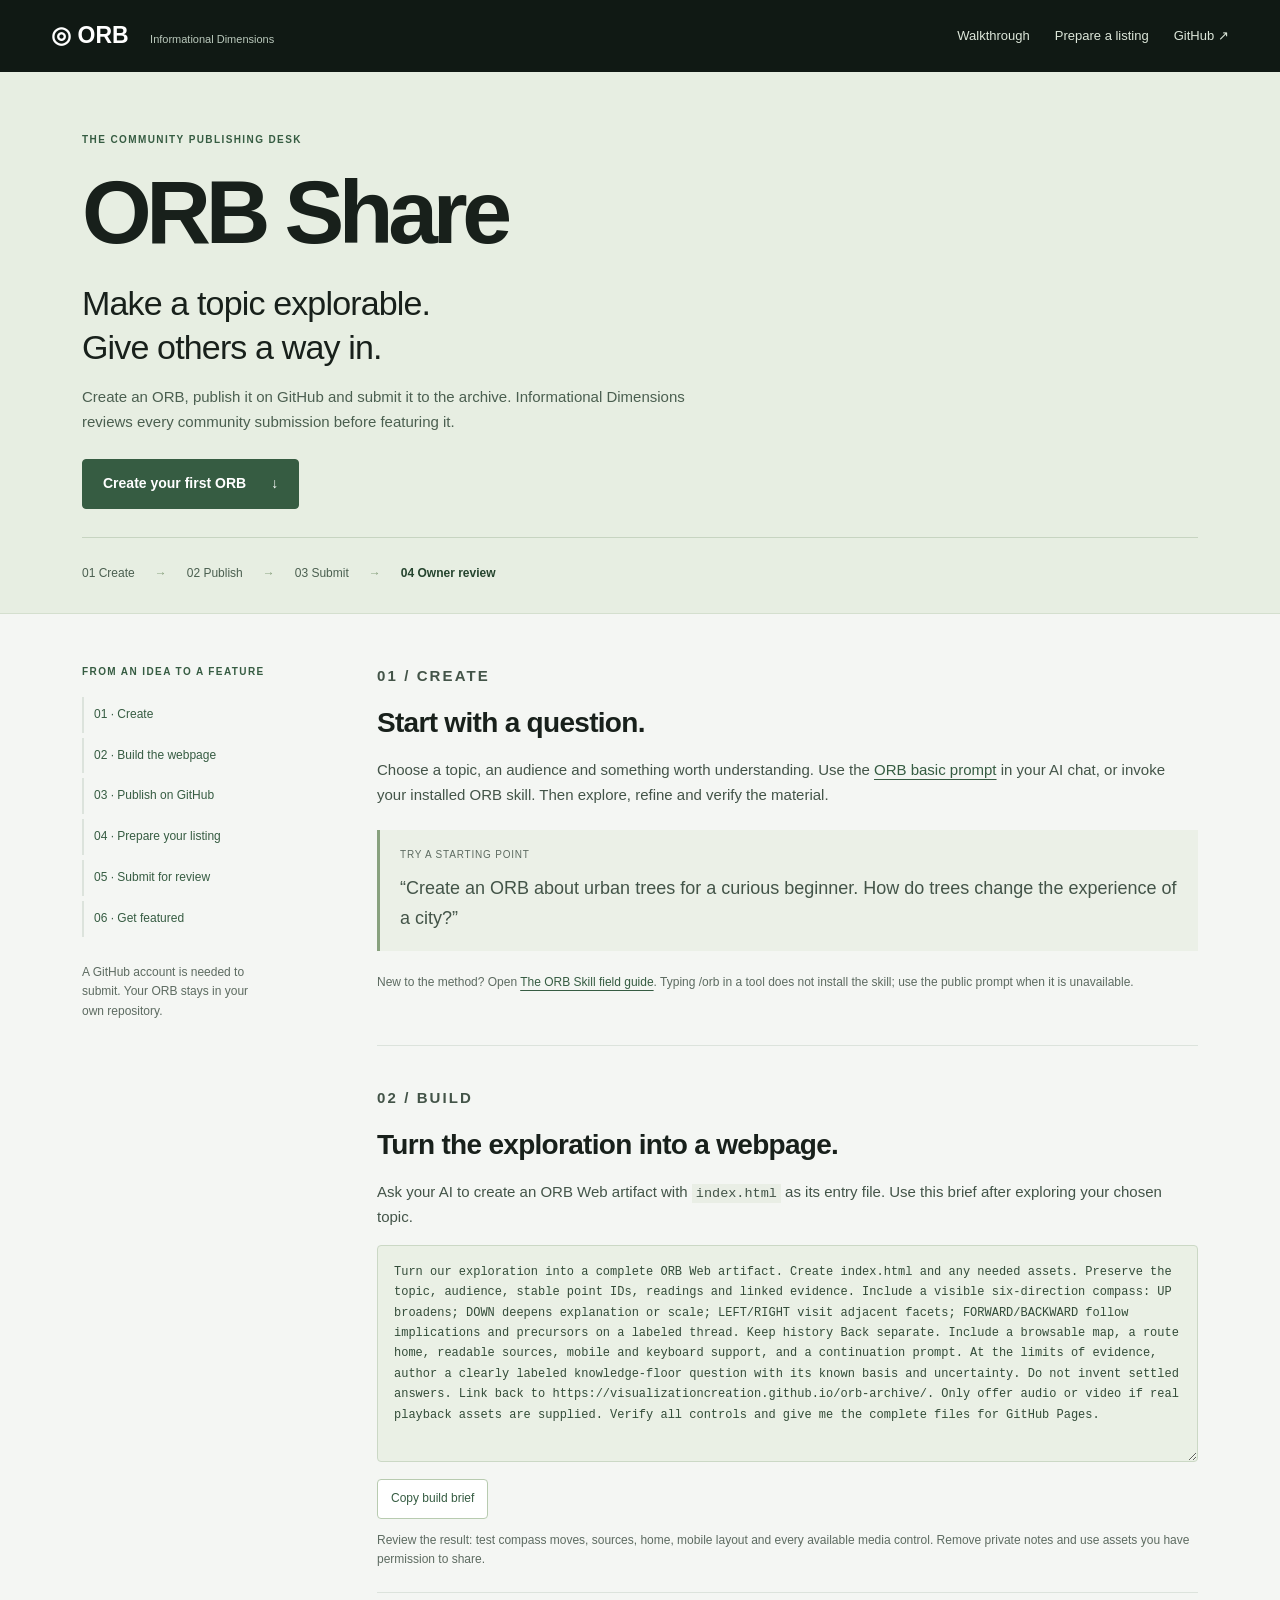
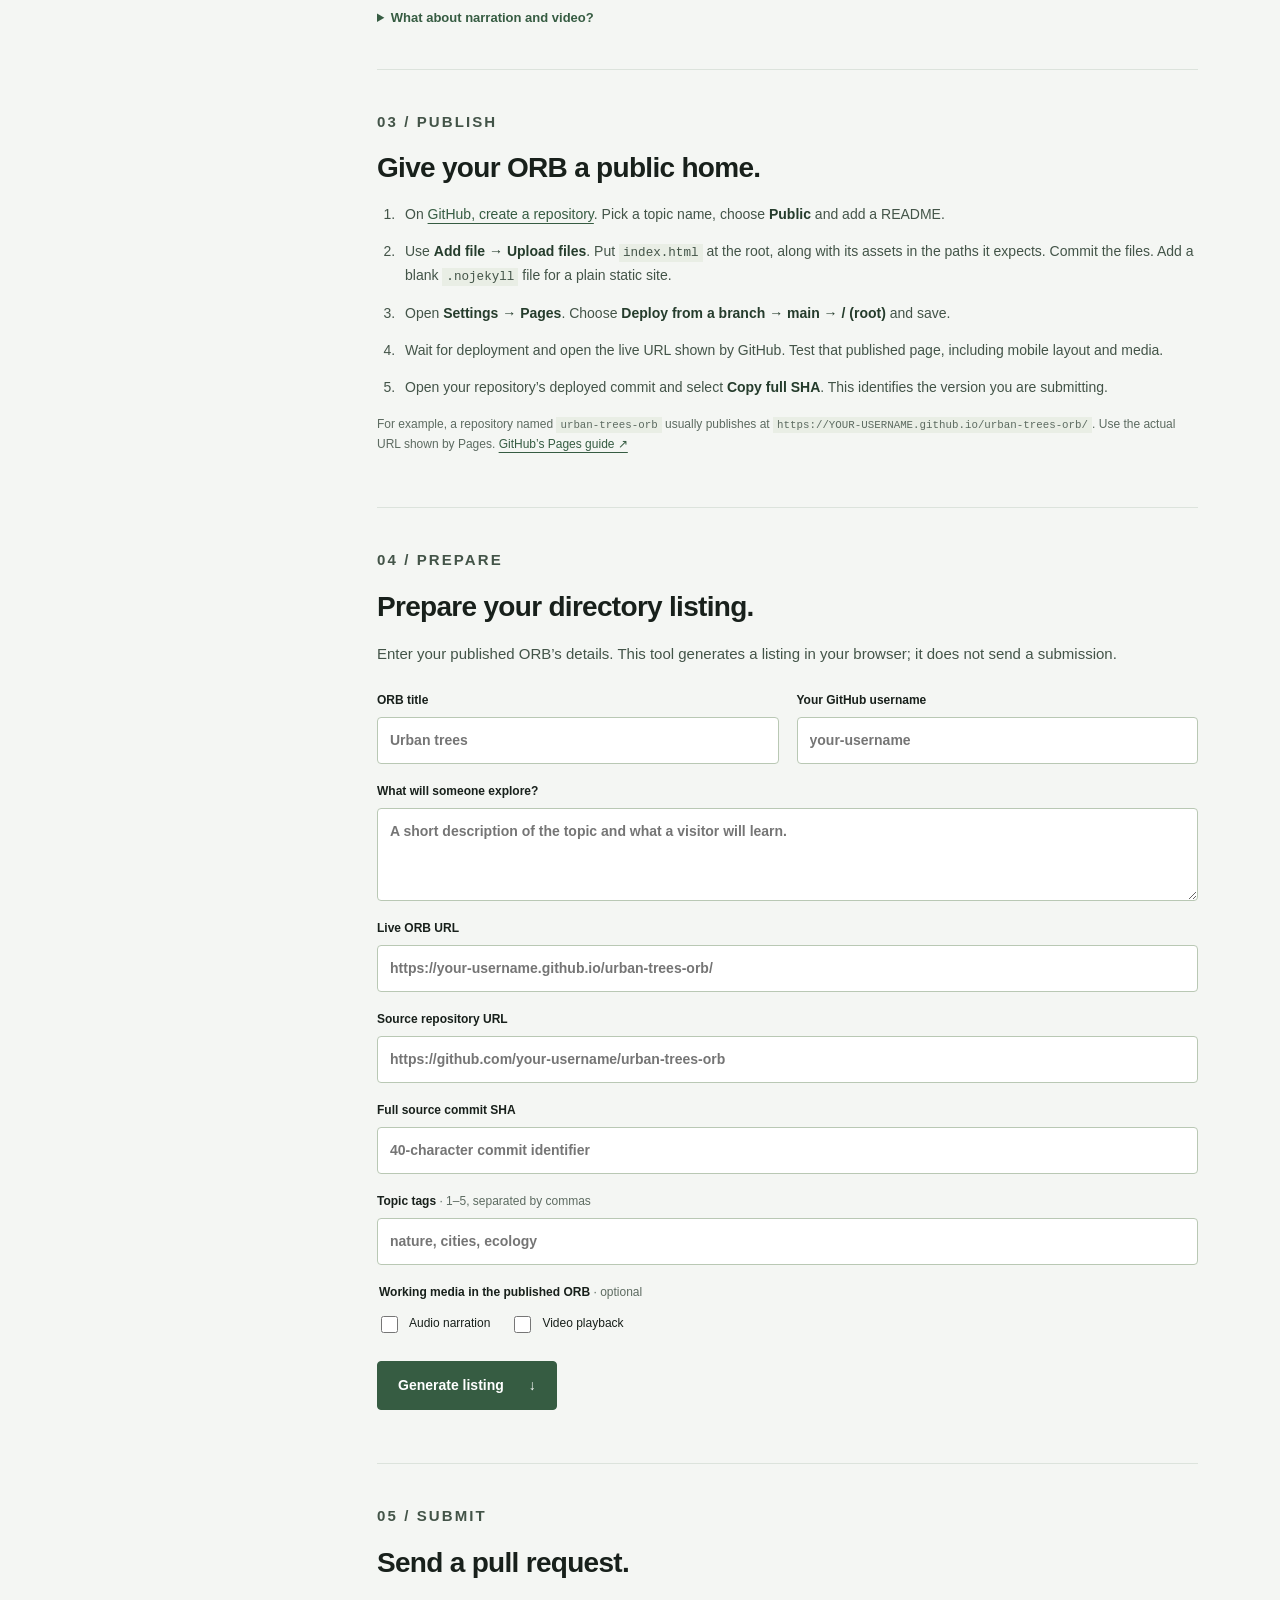
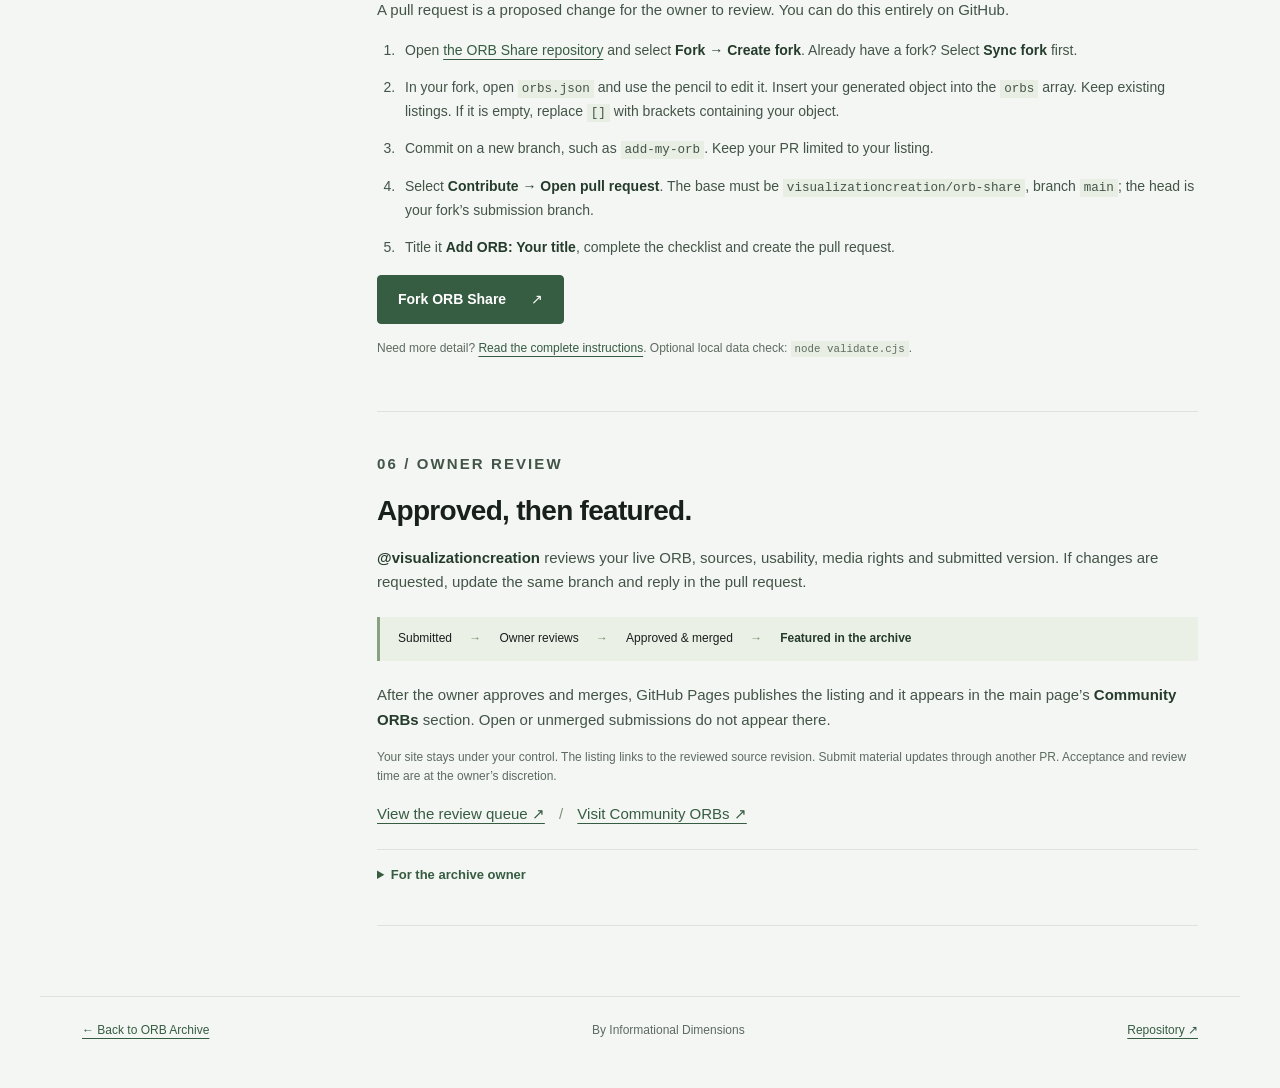
==== index.html @ 70c97274 "Launch ORB Share with creator walkthrough and owner-reviewed submissions Publish the creation and Gi" ====
<!doctype html>
<html lang="en"><head><meta charset="utf-8"><meta name="viewport" content="width=device-width,initial-scale=1"><title>ORB Share · Create, publish, contribute</title><meta name="description" content="Create your own ORB, publish it with GitHub Pages and submit it for review by Informational Dimensions."><link rel="stylesheet" href="share.css"></head><body>
<a class="skip" href="#walkthrough">Skip to walkthrough</a>
<header><a class="brand" href="https://visualizationcreation.github.io/orb-archive/">◎ ORB <span>Informational Dimensions</span></a><nav aria-label="Main"><a href="#walkthrough">Walkthrough</a><a href="#listing">Prepare a listing</a><a href="https://github.com/visualizationcreation/orb-share">GitHub ↗</a></nav></header>
<main><section class="intro"><div class="intro-inner"><p class="eyebrow">THE COMMUNITY PUBLISHING DESK</p><h1>ORB Share</h1><p class="lead">Make a topic explorable.<br>Give others a way in.</p><p>Create an ORB, publish it on GitHub and submit it to the archive. Informational Dimensions reviews every community submission before featuring it.</p><a class="button" href="#walkthrough">Create your first ORB <span>↓</span></a><div class="route" aria-label="Publication stages"><span>01 Create</span><i>→</i><span>02 Publish</span><i>→</i><span>03 Submit</span><i>→</i><strong>04 Owner review</strong></div></div></section>
<div class="guide" id="walkthrough"><aside><p class="eyebrow">FROM AN IDEA TO A FEATURE</p><nav aria-label="Walkthrough steps"><a href="#create">01 · Create</a><a href="#build">02 · Build the webpage</a><a href="#publish">03 · Publish on GitHub</a><a href="#listing">04 · Prepare your listing</a><a href="#submit">05 · Submit for review</a><a href="#review">06 · Get featured</a></nav><p>A GitHub account is needed to submit. Your ORB stays in your own repository.</p></aside><div class="steps">
<section id="create" class="step"><p class="eyebrow">01 / CREATE</p><h2>Start with a question.</h2><p>Choose a topic, an audience and something worth understanding. Use the <a href="https://visualizationcreation.github.io/orbbasic/">ORB basic prompt</a> in your AI chat, or invoke your installed ORB skill. Then explore, refine and verify the material.</p><div class="example"><span>TRY A STARTING POINT</span><p>“Create an ORB about urban trees for a curious beginner. How do trees change the experience of a city?”</p></div><p class="small">New to the method? Open <a href="https://visualizationcreation.github.io/the-orb-skill/">The ORB Skill field guide</a>. Typing /orb in a tool does not install the skill; use the public prompt when it is unavailable.</p></section>
<section id="build" class="step"><p class="eyebrow">02 / BUILD</p><h2>Turn the exploration into a webpage.</h2><p>Ask your AI to create an ORB Web artifact with <code>index.html</code> as its entry file. Use this brief after exploring your chosen topic.</p><textarea id="build-prompt" rows="9" readonly aria-label="ORB webpage build prompt">Turn our exploration into a complete ORB Web artifact. Create index.html and any needed assets. Preserve the topic, audience, stable point IDs, readings and linked evidence. Include a visible six-direction compass: UP broadens; DOWN deepens explanation or scale; LEFT/RIGHT visit adjacent facets; FORWARD/BACKWARD follow implications and precursors on a labeled thread. Keep history Back separate. Include a browsable map, a route home, readable sources, mobile and keyboard support, and a continuation prompt. At the limits of evidence, author a clearly labeled knowledge-floor question with its known basis and uncertainty. Do not invent settled answers. Link back to https://visualizationcreation.github.io/orb-archive/. Only offer audio or video if real playback assets are supplied. Verify all controls and give me the complete files for GitHub Pages.</textarea><button type="button" data-copy="build-prompt">Copy build brief</button><p class="small">Review the result: test compass moves, sources, home, mobile layout and every available media control. Remove private notes and use assets you have permission to share.</p><details><summary>What about narration and video?</summary><p>Reading-only ORBs are welcome. An Active Journey or Rest Journey can be authored from the completed ORB. A script is separate from recorded narration or a finished film. Choose the mode before producing a video, and add media to your listing only when it is published and plays correctly.</p></details></section>
<section id="publish" class="step"><p class="eyebrow">03 / PUBLISH</p><h2>Give your ORB a public home.</h2><ol><li>On <a href="https://github.com/new">GitHub, create a repository</a>. Pick a topic name, choose <strong>Public</strong> and add a README.</li><li>Use <strong>Add file → Upload files</strong>. Put <code>index.html</code> at the root, along with its assets in the paths it expects. Commit the files. Add a blank <code>.nojekyll</code> file for a plain static site.</li><li>Open <strong>Settings → Pages</strong>. Choose <strong>Deploy from a branch → main → / (root)</strong> and save.</li><li>Wait for deployment and open the live URL shown by GitHub. Test that published page, including mobile layout and media.</li><li>Open your repository’s deployed commit and select <strong>Copy full SHA</strong>. This identifies the version you are submitting.</li></ol><p class="small">For example, a repository named <code>urban-trees-orb</code> usually publishes at <code>https://YOUR-USERNAME.github.io/urban-trees-orb/</code>. Use the actual URL shown by Pages. <a href="https://docs.github.com/en/pages/getting-started-with-github-pages/creating-a-github-pages-site">GitHub’s Pages guide ↗</a></p></section>
<section id="listing" class="step"><p class="eyebrow">04 / PREPARE</p><h2>Prepare your directory listing.</h2><p>Enter your published ORB’s details. This tool generates a listing in your browser; it does not send a submission.</p><form id="listing-form"><div class="form-grid"><label>ORB title<input name="title" required minlength="3" maxlength="100" placeholder="Urban trees"></label><label>Your GitHub username<input name="creator" required maxlength="39" pattern="[A-Za-z0-9](?:[A-Za-z0-9-]*[A-Za-z0-9])?" placeholder="your-username"></label></div><label>What will someone explore?<textarea name="description" rows="3" required minlength="20" maxlength="300" placeholder="A short description of the topic and what a visitor will learn."></textarea></label><label>Live ORB URL<input name="url" type="url" required placeholder="https://your-username.github.io/urban-trees-orb/"></label><label>Source repository URL<input name="repository" type="url" required placeholder="https://github.com/your-username/urban-trees-orb"></label><label>Full source commit SHA<input name="revision" required minlength="40" maxlength="40" pattern="[a-fA-F0-9]{40}" placeholder="40-character commit identifier"></label><label>Topic tags <span class="muted">· 1–5, separated by commas</span><input name="tags" required maxlength="154" placeholder="nature, cities, ecology"></label><fieldset><legend>Working media in the published ORB <span class="muted">· optional</span></legend><label class="check"><input name="audio" type="checkbox"> Audio narration</label><label class="check"><input name="video" type="checkbox"> Video playback</label></fieldset><button class="button" type="submit">Generate listing <span>↓</span></button><p id="form-error" role="alert"></p></form><div id="generated" hidden><h3>Your listing is ready to copy.</h3><p>In your fork, add this object <strong>inside the <code>orbs</code> array</strong> in <code>orbs.json</code>. Keep the existing objects and place a comma between entries.</p><textarea id="listing-json" readonly rows="17" aria-label="Generated listing JSON"></textarea><button type="button" data-copy="listing-json">Copy listing JSON</button> <a href="#submit">Next: submit on GitHub ↓</a></div><noscript><p>JavaScript is off. Use <a href="submission-template.json">the listing template</a> and <a href="CONTRIBUTING.md">written submission instructions</a>.</p></noscript></section>
<section id="submit" class="step"><p class="eyebrow">05 / SUBMIT</p><h2>Send a pull request.</h2><p>A pull request is a proposed change for the owner to review. You can do this entirely on GitHub.</p><ol><li>Open <a href="https://github.com/visualizationcreation/orb-share">the ORB Share repository</a> and select <strong>Fork → Create fork</strong>. Already have a fork? Select <strong>Sync fork</strong> first.</li><li>In your fork, open <code>orbs.json</code> and use the pencil to edit it. Insert your generated object into the <code>orbs</code> array. Keep existing listings. If it is empty, replace <code>[]</code> with brackets containing your object.</li><li>Commit on a new branch, such as <code>add-my-orb</code>. Keep your PR limited to your listing.</li><li>Select <strong>Contribute → Open pull request</strong>. The base must be <code>visualizationcreation/orb-share</code>, branch <code>main</code>; the head is your fork’s submission branch.</li><li>Title it <strong>Add ORB: Your title</strong>, complete the checklist and create the pull request.</li></ol><p><a class="button" href="https://github.com/visualizationcreation/orb-share/fork">Fork ORB Share <span>↗</span></a></p><p class="small">Need more detail? <a href="https://github.com/visualizationcreation/orb-share/blob/main/CONTRIBUTING.md">Read the complete instructions</a>. Optional local data check: <code>node validate.cjs</code>.</p></section>
<section id="review" class="step"><p class="eyebrow">06 / OWNER REVIEW</p><h2>Approved, then featured.</h2><p><strong>@visualizationcreation</strong> reviews your live ORB, sources, usability, media rights and submitted version. If changes are requested, update the same branch and reply in the pull request.</p><div class="review-flow"><span>Submitted</span><span>Owner reviews</span><span>Approved &amp; merged</span><strong>Featured in the archive</strong></div><p>After the owner approves and merges, GitHub Pages publishes the listing and it appears in the main page’s <strong>Community ORBs</strong> section. Open or unmerged submissions do not appear there.</p><p class="small">Your site stays under your control. The listing links to the reviewed source revision. Submit material updates through another PR. Acceptance and review time are at the owner’s discretion.</p><p><a href="https://github.com/visualizationcreation/orb-share/pulls">View the review queue ↗</a> <span class="separator">/</span> <a href="https://visualizationcreation.github.io/orb-archive/#share">Visit Community ORBs ↗</a></p><details><summary>For the archive owner</summary><p>Open the PR, inspect Files changed and review the live ORB. Use Review changes to request changes or approve; merge accepted submissions, then verify the Pages deployment and main page. <a href="https://github.com/visualizationcreation/orb-share/blob/main/REVIEWING.md">Open the owner review guide ↗</a></p></details></section>
</div></div></main><footer><a href="https://visualizationcreation.github.io/orb-archive/">← Back to ORB Archive</a><span>By Informational Dimensions</span><a href="https://github.com/visualizationcreation/orb-share">Repository ↗</a></footer><p id="copy-status" role="status" aria-live="polite"></p><script src="share.js"></script></body></html>
---- share.css ----
:root{font-family:Inter,"Segoe UI",Arial,sans-serif;color:#18201b;background:#f4f6f3;--green:#365c42;--muted:#5d6b61;--line:#dce3dc;--moss:#c7dca1;scroll-behavior:smooth}*{box-sizing:border-box}body{margin:0;line-height:1.65}a{color:var(--green);text-underline-offset:4px}button,input,textarea{font:inherit}button,a{transition:background .15s,color .15s,transform .15s}button{cursor:pointer}a:focus-visible,button:focus-visible,input:focus-visible,textarea:focus-visible,summary:focus-visible{outline:3px solid #729d57;outline-offset:4px}[hidden]{display:none!important}.skip{position:absolute;top:-80px;background:white;padding:10px;z-index:9}.skip:focus{top:0}header{min-height:72px;display:flex;align-items:center;justify-content:space-between;padding:14px 4vw;gap:20px;background:#101914;color:white}.brand{color:white;text-decoration:none;font-size:23px;font-weight:700;white-space:nowrap}.brand span{font-size:11px;font-weight:400;color:#bac9bc;margin-left:15px}header nav{display:flex;gap:25px;font-size:13px}header nav a{color:#dce6d9;text-decoration:none}header nav a:hover{color:var(--moss)}.intro{background:#e7eee2;border-bottom:1px solid #d4dfce}.intro-inner{max-width:1200px;padding:60px 42px 30px;margin:auto}.eyebrow{font-size:10px;font-weight:700;letter-spacing:.14em;color:var(--green);margin:0 0 16px}h1{font-size:clamp(54px,7vw,90px);letter-spacing:-.06em;font-weight:650;line-height:1.05;margin:0 0 22px}.lead{font-size:clamp(24px,3vw,34px);line-height:1.3;letter-spacing:-.025em;margin:0 0 16px}.intro p:not(.eyebrow){max-width:650px}.intro p:not(.eyebrow):not(.lead){font-size:15px;color:#4b5f50;margin-bottom:25px}.button{display:inline-flex;gap:25px;align-items:center;justify-content:space-between;padding:12px 20px;border:1px solid var(--green);background:var(--green);color:white;text-decoration:none;font-weight:550;border-radius:4px;font-size:14px}.button:hover{background:#264530;transform:translateY(-1px)}.route{display:flex;gap:20px;align-items:center;flex-wrap:wrap;padding-top:26px;margin-top:28px;border-top:1px solid #c7d4c1;font-size:12px;color:#4b5f50}.route i{font-style:normal;color:#88a17e}.route strong{color:#25442e}.guide{display:grid;grid-template-columns:230px minmax(0,1fr);gap:65px;max-width:1200px;padding:50px 42px 70px;margin:auto}.guide aside{position:sticky;top:30px;align-self:start;font-size:12px}.guide aside nav{display:flex;flex-direction:column;gap:5px}.guide aside a{padding:8px 10px;text-decoration:none;border-left:2px solid var(--line)}.guide aside a:hover{background:#e7eee2;border-color:var(--green)}.guide aside>p:last-child{color:var(--muted);margin-top:26px;max-width:190px}.step{padding:0 0 40px;margin-bottom:40px;border-bottom:1px solid var(--line);scroll-margin-top:24px}.step:last-child{margin-bottom:0}.step h2{font-size:28px;line-height:1.25;letter-spacing:-.025em;font-weight:600;margin:0 0 18px}.step h3{font-size:20px}.step p{font-size:15px;color:#435448}.step strong{color:#253c2c}.small,.step p.small{font-size:12px;color:var(--muted)}.example{border-left:3px solid #88a17e;padding:10px 20px;margin:22px 0;background:#ebf0e7}.example span{font-size:10px;letter-spacing:.08em;color:var(--muted)}.example p{font-size:18px;margin:8px 0}.step textarea{width:100%;resize:vertical}textarea[readonly]{background:#eaf0e5;color:#334c39;font-family:ui-monospace,Consolas,monospace;font-size:12px;line-height:1.7;padding:16px;border:1px solid #cbd8c5;border-radius:4px}button:not(.button){background:white;border:1px solid #b8cbb0;color:var(--green);padding:9px 13px;border-radius:4px;font-size:12px;margin-top:8px}button:not(.button):hover{background:#e7eee2}details{border-top:1px solid var(--line);margin-top:22px;padding-top:14px}summary{cursor:pointer;font-size:13px;font-weight:600;color:var(--green)}details p{font-size:13px!important}li{font-size:14px;margin:0 0 14px;padding-left:6px;color:#435448}ol{padding-left:22px}code{font-family:ui-monospace,Consolas,monospace;font-size:.9em;background:#e9eee5;padding:2px 4px;overflow-wrap:anywhere}form{margin-top:25px}form label{display:block;font-size:12px;font-weight:600;margin-bottom:18px}.form-grid{display:grid;grid-template-columns:1fr 1fr;gap:18px}input:not([type=checkbox]),form textarea{width:100%;display:block;margin-top:6px;padding:11px 12px;border:1px solid #b9c8b4;border-radius:4px;background:white;color:#18201b;font-size:14px}.muted{color:var(--muted);font-weight:400}fieldset{border:0;margin:0 0 20px;padding:0}legend{font-size:12px;font-weight:600;margin-bottom:10px}.check{display:inline-flex;align-items:center;gap:8px;margin-right:20px;margin-bottom:0;font-weight:400}input[type=checkbox]{width:17px;height:17px;accent-color:var(--green)}#form-error{color:#98482f;font-size:13px}#generated{margin-top:25px;animation:reveal .25s ease-out}.review-flow{display:flex;flex-wrap:wrap;gap:8px 18px;margin:22px 0;border-left:3px solid #88a17e;padding:12px 18px;background:#ebf0e7;font-size:12px}.review-flow span::after{content:' →';padding-left:14px;color:#78906f}.separator{margin:0 10px;color:#809079}footer{max-width:1200px;display:flex;justify-content:space-between;gap:18px;flex-wrap:wrap;margin:auto;padding:24px 42px 35px;border-top:1px solid var(--line);font-size:12px;color:var(--muted)}#copy-status:not(:empty){position:fixed;bottom:20px;left:50%;transform:translateX(-50%);background:#203a29;color:white;padding:12px 22px;box-shadow:0 3px 15px #0002;border-radius:4px;max-width:90vw;font-size:13px}p,li,input,textarea{overflow-wrap:anywhere}@keyframes reveal{from{opacity:.4;transform:translateY(7px)}to{opacity:1;transform:none}}@media(max-width:850px){.brand span{display:none}.guide{gap:30px;grid-template-columns:170px minmax(0,1fr);padding-left:25px;padding-right:25px}.intro-inner{padding-left:25px;padding-right:25px}}@media(max-width:620px){header{flex-wrap:wrap;padding:12px 20px;gap:8px}header nav{gap:17px;font-size:12px}.intro-inner{padding:38px 20px 25px}.route{gap:9px;font-size:11px}.guide{display:block;padding:30px 20px}.guide aside{position:static;margin-bottom:35px}.guide aside nav{display:grid;grid-template-columns:1fr 1fr;gap:3px}.guide aside>p:last-child{display:none}.step h2{font-size:25px}.form-grid{grid-template-columns:1fr;gap:0}.step{margin-bottom:30px;padding-bottom:30px}.check{display:flex;margin-bottom:10px}footer{padding:24px 20px}footer span{order:3;flex-basis:100%}}@media(prefers-reduced-motion:reduce){:root{scroll-behavior:auto}*,*::before{animation:none!important;transition:none!important}}@media print{header,aside,button,form,#copy-status,.button{display:none}.intro-inner{padding:10px}.guide{display:block;padding:10px}.step{break-inside:avoid}.step textarea{height:auto}.route{display:none}}
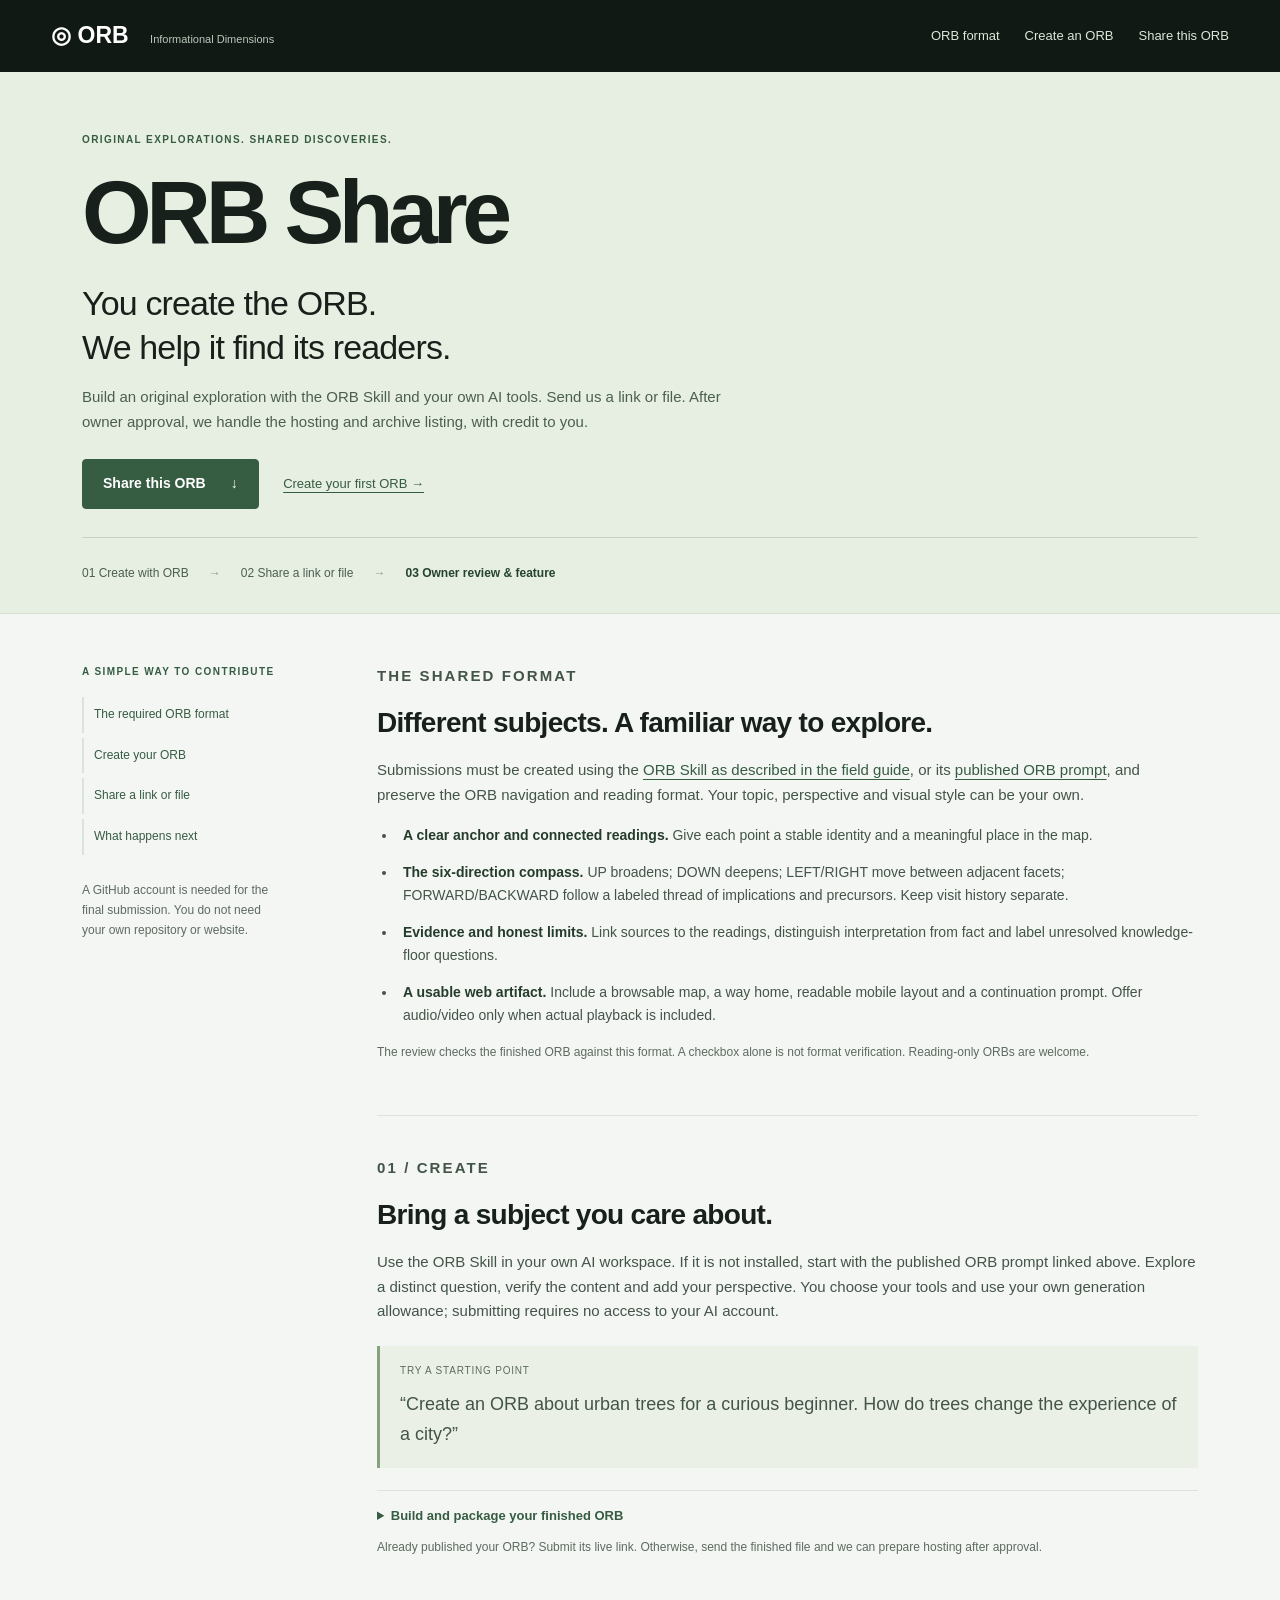
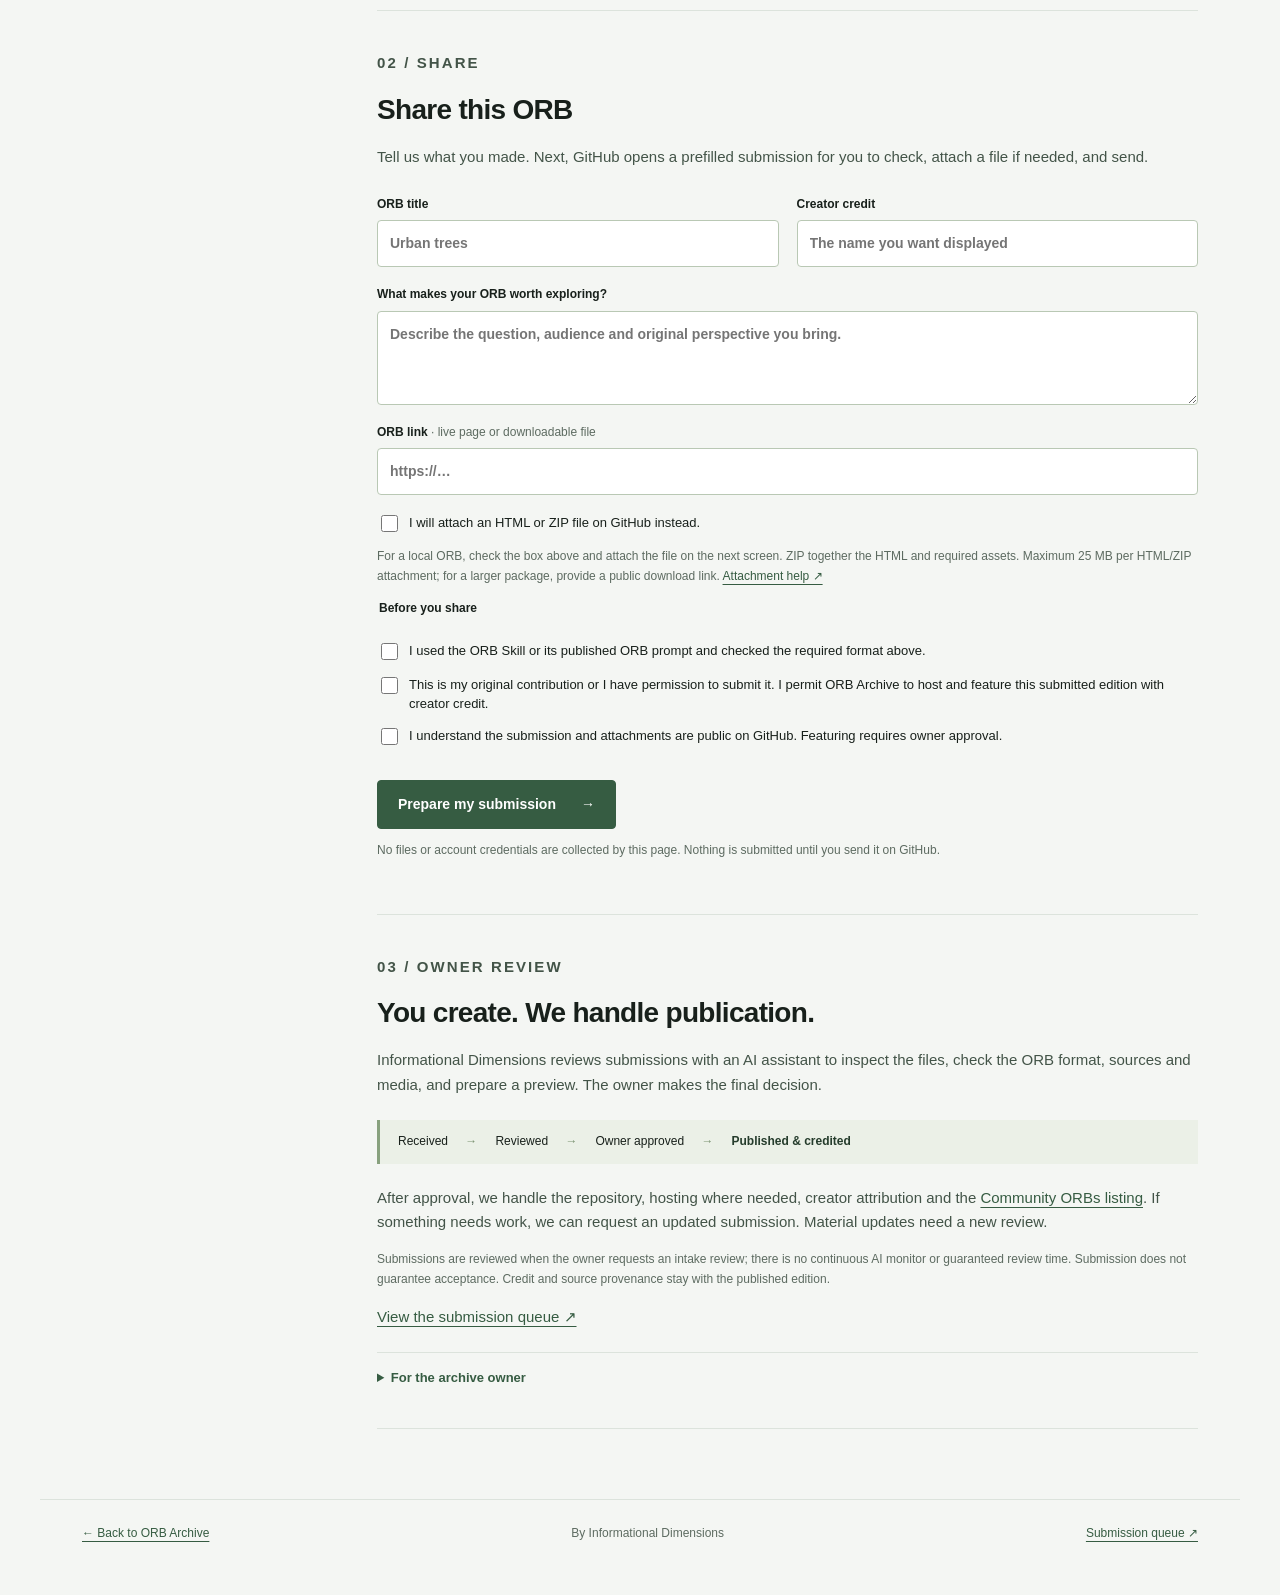
==== commit 5704842e: "Simplify ORB intake to a link or file submission Replace contributor fork/JSON/hosting steps with a " ====
--- a/index.html
+++ b/index.html
@@ -1,13 +1,11 @@
 <!doctype html>
-<html lang="en"><head><meta charset="utf-8"><meta name="viewport" content="width=device-width,initial-scale=1"><title>ORB Share · Create, publish, contribute</title><meta name="description" content="Create your own ORB, publish it with GitHub Pages and submit it for review by Informational Dimensions."><link rel="stylesheet" href="share.css"></head><body>
-<a class="skip" href="#walkthrough">Skip to walkthrough</a>
-<header><a class="brand" href="https://visualizationcreation.github.io/orb-archive/">◎ ORB <span>Informational Dimensions</span></a><nav aria-label="Main"><a href="#walkthrough">Walkthrough</a><a href="#listing">Prepare a listing</a><a href="https://github.com/visualizationcreation/orb-share">GitHub ↗</a></nav></header>
-<main><section class="intro"><div class="intro-inner"><p class="eyebrow">THE COMMUNITY PUBLISHING DESK</p><h1>ORB Share</h1><p class="lead">Make a topic explorable.<br>Give others a way in.</p><p>Create an ORB, publish it on GitHub and submit it to the archive. Informational Dimensions reviews every community submission before featuring it.</p><a class="button" href="#walkthrough">Create your first ORB <span>↓</span></a><div class="route" aria-label="Publication stages"><span>01 Create</span><i>→</i><span>02 Publish</span><i>→</i><span>03 Submit</span><i>→</i><strong>04 Owner review</strong></div></div></section>
-<div class="guide" id="walkthrough"><aside><p class="eyebrow">FROM AN IDEA TO A FEATURE</p><nav aria-label="Walkthrough steps"><a href="#create">01 · Create</a><a href="#build">02 · Build the webpage</a><a href="#publish">03 · Publish on GitHub</a><a href="#listing">04 · Prepare your listing</a><a href="#submit">05 · Submit for review</a><a href="#review">06 · Get featured</a></nav><p>A GitHub account is needed to submit. Your ORB stays in your own repository.</p></aside><div class="steps">
-<section id="create" class="step"><p class="eyebrow">01 / CREATE</p><h2>Start with a question.</h2><p>Choose a topic, an audience and something worth understanding. Use the <a href="https://visualizationcreation.github.io/orbbasic/">ORB basic prompt</a> in your AI chat, or invoke your installed ORB skill. Then explore, refine and verify the material.</p><div class="example"><span>TRY A STARTING POINT</span><p>“Create an ORB about urban trees for a curious beginner. How do trees change the experience of a city?”</p></div><p class="small">New to the method? Open <a href="https://visualizationcreation.github.io/the-orb-skill/">The ORB Skill field guide</a>. Typing /orb in a tool does not install the skill; use the public prompt when it is unavailable.</p></section>
-<section id="build" class="step"><p class="eyebrow">02 / BUILD</p><h2>Turn the exploration into a webpage.</h2><p>Ask your AI to create an ORB Web artifact with <code>index.html</code> as its entry file. Use this brief after exploring your chosen topic.</p><textarea id="build-prompt" rows="9" readonly aria-label="ORB webpage build prompt">Turn our exploration into a complete ORB Web artifact. Create index.html and any needed assets. Preserve the topic, audience, stable point IDs, readings and linked evidence. Include a visible six-direction compass: UP broadens; DOWN deepens explanation or scale; LEFT/RIGHT visit adjacent facets; FORWARD/BACKWARD follow implications and precursors on a labeled thread. Keep history Back separate. Include a browsable map, a route home, readable sources, mobile and keyboard support, and a continuation prompt. At the limits of evidence, author a clearly labeled knowledge-floor question with its known basis and uncertainty. Do not invent settled answers. Link back to https://visualizationcreation.github.io/orb-archive/. Only offer audio or video if real playback assets are supplied. Verify all controls and give me the complete files for GitHub Pages.</textarea><button type="button" data-copy="build-prompt">Copy build brief</button><p class="small">Review the result: test compass moves, sources, home, mobile layout and every available media control. Remove private notes and use assets you have permission to share.</p><details><summary>What about narration and video?</summary><p>Reading-only ORBs are welcome. An Active Journey or Rest Journey can be authored from the completed ORB. A script is separate from recorded narration or a finished film. Choose the mode before producing a video, and add media to your listing only when it is published and plays correctly.</p></details></section>
-<section id="publish" class="step"><p class="eyebrow">03 / PUBLISH</p><h2>Give your ORB a public home.</h2><ol><li>On <a href="https://github.com/new">GitHub, create a repository</a>. Pick a topic name, choose <strong>Public</strong> and add a README.</li><li>Use <strong>Add file → Upload files</strong>. Put <code>index.html</code> at the root, along with its assets in the paths it expects. Commit the files. Add a blank <code>.nojekyll</code> file for a plain static site.</li><li>Open <strong>Settings → Pages</strong>. Choose <strong>Deploy from a branch → main → / (root)</strong> and save.</li><li>Wait for deployment and open the live URL shown by GitHub. Test that published page, including mobile layout and media.</li><li>Open your repository’s deployed commit and select <strong>Copy full SHA</strong>. This identifies the version you are submitting.</li></ol><p class="small">For example, a repository named <code>urban-trees-orb</code> usually publishes at <code>https://YOUR-USERNAME.github.io/urban-trees-orb/</code>. Use the actual URL shown by Pages. <a href="https://docs.github.com/en/pages/getting-started-with-github-pages/creating-a-github-pages-site">GitHub’s Pages guide ↗</a></p></section>
-<section id="listing" class="step"><p class="eyebrow">04 / PREPARE</p><h2>Prepare your directory listing.</h2><p>Enter your published ORB’s details. This tool generates a listing in your browser; it does not send a submission.</p><form id="listing-form"><div class="form-grid"><label>ORB title<input name="title" required minlength="3" maxlength="100" placeholder="Urban trees"></label><label>Your GitHub username<input name="creator" required maxlength="39" pattern="[A-Za-z0-9](?:[A-Za-z0-9-]*[A-Za-z0-9])?" placeholder="your-username"></label></div><label>What will someone explore?<textarea name="description" rows="3" required minlength="20" maxlength="300" placeholder="A short description of the topic and what a visitor will learn."></textarea></label><label>Live ORB URL<input name="url" type="url" required placeholder="https://your-username.github.io/urban-trees-orb/"></label><label>Source repository URL<input name="repository" type="url" required placeholder="https://github.com/your-username/urban-trees-orb"></label><label>Full source commit SHA<input name="revision" required minlength="40" maxlength="40" pattern="[a-fA-F0-9]{40}" placeholder="40-character commit identifier"></label><label>Topic tags <span class="muted">· 1–5, separated by commas</span><input name="tags" required maxlength="154" placeholder="nature, cities, ecology"></label><fieldset><legend>Working media in the published ORB <span class="muted">· optional</span></legend><label class="check"><input name="audio" type="checkbox"> Audio narration</label><label class="check"><input name="video" type="checkbox"> Video playback</label></fieldset><button class="button" type="submit">Generate listing <span>↓</span></button><p id="form-error" role="alert"></p></form><div id="generated" hidden><h3>Your listing is ready to copy.</h3><p>In your fork, add this object <strong>inside the <code>orbs</code> array</strong> in <code>orbs.json</code>. Keep the existing objects and place a comma between entries.</p><textarea id="listing-json" readonly rows="17" aria-label="Generated listing JSON"></textarea><button type="button" data-copy="listing-json">Copy listing JSON</button> <a href="#submit">Next: submit on GitHub ↓</a></div><noscript><p>JavaScript is off. Use <a href="submission-template.json">the listing template</a> and <a href="CONTRIBUTING.md">written submission instructions</a>.</p></noscript></section>
-<section id="submit" class="step"><p class="eyebrow">05 / SUBMIT</p><h2>Send a pull request.</h2><p>A pull request is a proposed change for the owner to review. You can do this entirely on GitHub.</p><ol><li>Open <a href="https://github.com/visualizationcreation/orb-share">the ORB Share repository</a> and select <strong>Fork → Create fork</strong>. Already have a fork? Select <strong>Sync fork</strong> first.</li><li>In your fork, open <code>orbs.json</code> and use the pencil to edit it. Insert your generated object into the <code>orbs</code> array. Keep existing listings. If it is empty, replace <code>[]</code> with brackets containing your object.</li><li>Commit on a new branch, such as <code>add-my-orb</code>. Keep your PR limited to your listing.</li><li>Select <strong>Contribute → Open pull request</strong>. The base must be <code>visualizationcreation/orb-share</code>, branch <code>main</code>; the head is your fork’s submission branch.</li><li>Title it <strong>Add ORB: Your title</strong>, complete the checklist and create the pull request.</li></ol><p><a class="button" href="https://github.com/visualizationcreation/orb-share/fork">Fork ORB Share <span>↗</span></a></p><p class="small">Need more detail? <a href="https://github.com/visualizationcreation/orb-share/blob/main/CONTRIBUTING.md">Read the complete instructions</a>. Optional local data check: <code>node validate.cjs</code>.</p></section>
-<section id="review" class="step"><p class="eyebrow">06 / OWNER REVIEW</p><h2>Approved, then featured.</h2><p><strong>@visualizationcreation</strong> reviews your live ORB, sources, usability, media rights and submitted version. If changes are requested, update the same branch and reply in the pull request.</p><div class="review-flow"><span>Submitted</span><span>Owner reviews</span><span>Approved &amp; merged</span><strong>Featured in the archive</strong></div><p>After the owner approves and merges, GitHub Pages publishes the listing and it appears in the main page’s <strong>Community ORBs</strong> section. Open or unmerged submissions do not appear there.</p><p class="small">Your site stays under your control. The listing links to the reviewed source revision. Submit material updates through another PR. Acceptance and review time are at the owner’s discretion.</p><p><a href="https://github.com/visualizationcreation/orb-share/pulls">View the review queue ↗</a> <span class="separator">/</span> <a href="https://visualizationcreation.github.io/orb-archive/#share">Visit Community ORBs ↗</a></p><details><summary>For the archive owner</summary><p>Open the PR, inspect Files changed and review the live ORB. Use Review changes to request changes or approve; merge accepted submissions, then verify the Pages deployment and main page. <a href="https://github.com/visualizationcreation/orb-share/blob/main/REVIEWING.md">Open the owner review guide ↗</a></p></details></section>
-</div></div></main><footer><a href="https://visualizationcreation.github.io/orb-archive/">← Back to ORB Archive</a><span>By Informational Dimensions</span><a href="https://github.com/visualizationcreation/orb-share">Repository ↗</a></footer><p id="copy-status" role="status" aria-live="polite"></p><script src="share.js"></script></body></html>
+<html lang="en"><head><meta charset="utf-8"><meta name="viewport" content="width=device-width,initial-scale=1"><title>ORB Share · Create, submit, get featured</title><meta name="description" content="Create an original ORB using the ORB Skill, share a link or file, and submit it for owner review. We handle hosting and the archive listing after approval."><link rel="stylesheet" href="share.css?v=intake2"></head><body>
+<a class="skip" href="#submit">Skip to submission</a><header><a class="brand" href="https://visualizationcreation.github.io/orb-archive/">◎ ORB <span>Informational Dimensions</span></a><nav aria-label="Main"><a href="#format">ORB format</a><a href="#create">Create an ORB</a><a href="#submit">Share this ORB</a></nav></header>
+<main><section class="intro"><div class="intro-inner"><p class="eyebrow">ORIGINAL EXPLORATIONS. SHARED DISCOVERIES.</p><h1>ORB Share</h1><p class="lead">You create the ORB.<br>We help it find its readers.</p><p>Build an original exploration with the ORB Skill and your own AI tools. Send us a link or file. After owner approval, we handle the hosting and archive listing, with credit to you.</p><a class="button" href="#submit">Share this ORB <span>↓</span></a> <a class="intro-secondary" href="#create">Create your first ORB →</a><div class="route" aria-label="Sharing stages"><span>01 Create with ORB</span><i>→</i><span>02 Share a link or file</span><i>→</i><strong>03 Owner review &amp; feature</strong></div></div></section>
+<div class="guide" id="walkthrough"><aside><p class="eyebrow">A SIMPLE WAY TO CONTRIBUTE</p><nav aria-label="Walkthrough steps"><a href="#format">The required ORB format</a><a href="#create">Create your ORB</a><a href="#submit">Share a link or file</a><a href="#review">What happens next</a></nav><p>A GitHub account is needed for the final submission. You do not need your own repository or website.</p></aside><div class="steps">
+<section class="step" id="format"><p class="eyebrow">THE SHARED FORMAT</p><h2>Different subjects. A familiar way to explore.</h2><p>Submissions must be created using the <a href="https://visualizationcreation.github.io/the-orb-skill/">ORB Skill as described in the field guide</a>, or its <a href="https://visualizationcreation.github.io/orbbasic/">published ORB prompt</a>, and preserve the ORB navigation and reading format. Your topic, perspective and visual style can be your own.</p><ul><li><strong>A clear anchor and connected readings.</strong> Give each point a stable identity and a meaningful place in the map.</li><li><strong>The six-direction compass.</strong> UP broadens; DOWN deepens; LEFT/RIGHT move between adjacent facets; FORWARD/BACKWARD follow a labeled thread of implications and precursors. Keep visit history separate.</li><li><strong>Evidence and honest limits.</strong> Link sources to the readings, distinguish interpretation from fact and label unresolved knowledge-floor questions.</li><li><strong>A usable web artifact.</strong> Include a browsable map, a way home, readable mobile layout and a continuation prompt. Offer audio/video only when actual playback is included.</li></ul><p class="small">The review checks the finished ORB against this format. A checkbox alone is not format verification. Reading-only ORBs are welcome.</p></section>
+<section class="step" id="create"><p class="eyebrow">01 / CREATE</p><h2>Bring a subject you care about.</h2><p>Use the ORB Skill in your own AI workspace. If it is not installed, start with the published ORB prompt linked above. Explore a distinct question, verify the content and add your perspective. You choose your tools and use your own generation allowance; submitting requires no access to your AI account.</p><div class="example"><span>TRY A STARTING POINT</span><p>“Create an ORB about urban trees for a curious beginner. How do trees change the experience of a city?”</p></div><details id="build"><summary>Build and package your finished ORB</summary><p>After exploring your topic, ask for a complete ORB Web artifact. Use this brief with the ORB Skill or public prompt:</p><textarea id="build-prompt" rows="9" readonly aria-label="ORB webpage build prompt">Turn our exploration into a complete ORB Web artifact. Create index.html and any needed assets. Preserve the topic, audience, stable point IDs, readings and linked evidence. Include a visible six-direction compass: UP broadens; DOWN deepens explanation or scale; LEFT/RIGHT visit adjacent facets; FORWARD/BACKWARD follow implications and precursors on a labeled thread. Keep history Back separate. Include a browsable map, a route home, readable sources, mobile and keyboard support, and a continuation prompt. At the limits of evidence, author a clearly labeled knowledge-floor question with its known basis and uncertainty. Do not invent settled answers. Link back to https://visualizationcreation.github.io/orb-archive/. Only offer audio or video if real playback assets are supplied. Verify all controls and give me the complete files for GitHub Pages. Package a self-contained reading ORB as an HTML file, or put index.html and all required assets in a ZIP. Keep personal chat history and private notes out of the submitted package. Include creator credit and media/source provenance. Add a Share this ORB link to https://visualizationcreation.github.io/orb-share/#submit.</textarea><button type="button" data-copy="build-prompt">Copy build brief</button><p>Test the finished page before submitting. Keep required images and audio with the HTML. A narration script is not recorded audio; an Active or Rest Journey film is optional.</p></details><p class="small" id="publish">Already published your ORB? Submit its live link. Otherwise, send the finished file and we can prepare hosting after approval.</p></section>
+<section class="step" id="submit"><span id="listing"></span><p class="eyebrow">02 / SHARE</p><h2>Share this ORB</h2><p>Tell us what you made. Next, GitHub opens a prefilled submission for you to check, attach a file if needed, and send.</p><form id="intake-form"><div class="form-grid"><label>ORB title<input name="title" required minlength="3" maxlength="80" placeholder="Urban trees"></label><label>Creator credit<input name="credit" required maxlength="60" placeholder="The name you want displayed"></label></div><label>What makes your ORB worth exploring?<textarea name="summary" required minlength="20" maxlength="400" rows="3" placeholder="Describe the question, audience and original perspective you bring."></textarea></label><label>ORB link <span class="muted">· live page or downloadable file</span><input name="url" type="url" maxlength="500" placeholder="https://…" aria-describedby="file-help"></label><label class="check full"><input type="checkbox" name="attach" id="attach"> I will attach an HTML or ZIP file on GitHub instead.</label><p class="small" id="file-help">For a local ORB, check the box above and attach the file on the next screen. ZIP together the HTML and required assets. Maximum 25 MB per HTML/ZIP attachment; for a larger package, provide a public download link. <a href="https://docs.github.com/en/get-started/writing-on-github/working-with-advanced-formatting/attaching-files">Attachment help ↗</a></p><fieldset><legend>Before you share</legend><label class="check full"><input type="checkbox" name="format" required> I used the ORB Skill or its published ORB prompt and checked the required format above.</label><label class="check full"><input type="checkbox" name="rights" required> This is my original contribution or I have permission to submit it. I permit ORB Archive to host and feature this submitted edition with creator credit.</label><label class="check full"><input type="checkbox" name="public" required> I understand the submission and attachments are public on GitHub. Featuring requires owner approval.</label></fieldset><button class="button" type="submit">Prepare my submission <span>→</span></button><p class="small">No files or account credentials are collected by this page. Nothing is submitted until you send it on GitHub.</p><p id="form-error" role="alert"></p></form>
+<div id="generated" hidden><h3>Ready for your final check.</h3><p id="next-step"></p><a id="github-submit" class="button" href="https://github.com/visualizationcreation/orb-share/issues/new">Continue to GitHub <span>↗</span></a><p class="small">Sign in if asked. Review the prefilled text, wait for any attachment upload to finish, then click <strong>Create</strong> or <strong>Submit new issue</strong>. The resulting issue is your submission receipt and review thread.</p><details><summary>Preview or copy the submission text</summary><textarea id="submission-text" readonly rows="14" aria-label="Submission text"></textarea><button type="button" data-copy="submission-text">Copy submission text</button></details></div><noscript><p>JavaScript is off. <a href="https://github.com/visualizationcreation/orb-share/issues/new?title=ORB%20submission&body=ORB%20title%3A%0ACreator%20credit%3A%0ASummary%3A%0ALink%20or%20attach%20HTML%2FZIP%3A%0A%0APlease%20confirm%20ORB%20format%20and%20permission%20to%20host%20with%20credit.">Open a submission on GitHub</a>, provide the details and attach your file or link. Read the format and permission requirements above.</p></noscript></section>
+<section class="step" id="review"><p class="eyebrow">03 / OWNER REVIEW</p><h2>You create. We handle publication.</h2><p>Informational Dimensions reviews submissions with an AI assistant to inspect the files, check the ORB format, sources and media, and prepare a preview. The owner makes the final decision.</p><div class="review-flow"><span>Received</span><span>Reviewed</span><span>Owner approved</span><strong>Published &amp; credited</strong></div><p>After approval, we handle the repository, hosting where needed, creator attribution and the <a href="https://visualizationcreation.github.io/orb-archive/#share">Community ORBs listing</a>. If something needs work, we can request an updated submission. Material updates need a new review.</p><p class="small">Submissions are reviewed when the owner requests an intake review; there is no continuous AI monitor or guaranteed review time. Submission does not guarantee acceptance. Credit and source provenance stay with the published edition.</p><p><a href="https://github.com/visualizationcreation/orb-share/issues">View the submission queue ↗</a></p><details><summary>For the archive owner</summary><p>Ask your assistant: <strong>“Review the current ORB Share intake.”</strong> Review the prepared previews and findings, then name the submission and version you approve. The assistant handles the publishing steps after that approval. <a href="https://github.com/visualizationcreation/orb-share/blob/main/REVIEWING.md">Owner workflow ↗</a></p></details></section>
+</div></div></main><footer><a href="https://visualizationcreation.github.io/orb-archive/">← Back to ORB Archive</a><span>By Informational Dimensions</span><a href="https://github.com/visualizationcreation/orb-share/issues">Submission queue ↗</a></footer><p id="copy-status" role="status" aria-live="polite"></p><script src="share.js?v=intake2"></script></body></html>
--- a/share.css
+++ b/share.css
@@ -1 +1,3 @@
 :root{font-family:Inter,"Segoe UI",Arial,sans-serif;color:#18201b;background:#f4f6f3;--green:#365c42;--muted:#5d6b61;--line:#dce3dc;--moss:#c7dca1;scroll-behavior:smooth}*{box-sizing:border-box}body{margin:0;line-height:1.65}a{color:var(--green);text-underline-offset:4px}button,input,textarea{font:inherit}button,a{transition:background .15s,color .15s,transform .15s}button{cursor:pointer}a:focus-visible,button:focus-visible,input:focus-visible,textarea:focus-visible,summary:focus-visible{outline:3px solid #729d57;outline-offset:4px}[hidden]{display:none!important}.skip{position:absolute;top:-80px;background:white;padding:10px;z-index:9}.skip:focus{top:0}header{min-height:72px;display:flex;align-items:center;justify-content:space-between;padding:14px 4vw;gap:20px;background:#101914;color:white}.brand{color:white;text-decoration:none;font-size:23px;font-weight:700;white-space:nowrap}.brand span{font-size:11px;font-weight:400;color:#bac9bc;margin-left:15px}header nav{display:flex;gap:25px;font-size:13px}header nav a{color:#dce6d9;text-decoration:none}header nav a:hover{color:var(--moss)}.intro{background:#e7eee2;border-bottom:1px solid #d4dfce}.intro-inner{max-width:1200px;padding:60px 42px 30px;margin:auto}.eyebrow{font-size:10px;font-weight:700;letter-spacing:.14em;color:var(--green);margin:0 0 16px}h1{font-size:clamp(54px,7vw,90px);letter-spacing:-.06em;font-weight:650;line-height:1.05;margin:0 0 22px}.lead{font-size:clamp(24px,3vw,34px);line-height:1.3;letter-spacing:-.025em;margin:0 0 16px}.intro p:not(.eyebrow){max-width:650px}.intro p:not(.eyebrow):not(.lead){font-size:15px;color:#4b5f50;margin-bottom:25px}.button{display:inline-flex;gap:25px;align-items:center;justify-content:space-between;padding:12px 20px;border:1px solid var(--green);background:var(--green);color:white;text-decoration:none;font-weight:550;border-radius:4px;font-size:14px}.button:hover{background:#264530;transform:translateY(-1px)}.route{display:flex;gap:20px;align-items:center;flex-wrap:wrap;padding-top:26px;margin-top:28px;border-top:1px solid #c7d4c1;font-size:12px;color:#4b5f50}.route i{font-style:normal;color:#88a17e}.route strong{color:#25442e}.guide{display:grid;grid-template-columns:230px minmax(0,1fr);gap:65px;max-width:1200px;padding:50px 42px 70px;margin:auto}.guide aside{position:sticky;top:30px;align-self:start;font-size:12px}.guide aside nav{display:flex;flex-direction:column;gap:5px}.guide aside a{padding:8px 10px;text-decoration:none;border-left:2px solid var(--line)}.guide aside a:hover{background:#e7eee2;border-color:var(--green)}.guide aside>p:last-child{color:var(--muted);margin-top:26px;max-width:190px}.step{padding:0 0 40px;margin-bottom:40px;border-bottom:1px solid var(--line);scroll-margin-top:24px}.step:last-child{margin-bottom:0}.step h2{font-size:28px;line-height:1.25;letter-spacing:-.025em;font-weight:600;margin:0 0 18px}.step h3{font-size:20px}.step p{font-size:15px;color:#435448}.step strong{color:#253c2c}.small,.step p.small{font-size:12px;color:var(--muted)}.example{border-left:3px solid #88a17e;padding:10px 20px;margin:22px 0;background:#ebf0e7}.example span{font-size:10px;letter-spacing:.08em;color:var(--muted)}.example p{font-size:18px;margin:8px 0}.step textarea{width:100%;resize:vertical}textarea[readonly]{background:#eaf0e5;color:#334c39;font-family:ui-monospace,Consolas,monospace;font-size:12px;line-height:1.7;padding:16px;border:1px solid #cbd8c5;border-radius:4px}button:not(.button){background:white;border:1px solid #b8cbb0;color:var(--green);padding:9px 13px;border-radius:4px;font-size:12px;margin-top:8px}button:not(.button):hover{background:#e7eee2}details{border-top:1px solid var(--line);margin-top:22px;padding-top:14px}summary{cursor:pointer;font-size:13px;font-weight:600;color:var(--green)}details p{font-size:13px!important}li{font-size:14px;margin:0 0 14px;padding-left:6px;color:#435448}ol{padding-left:22px}code{font-family:ui-monospace,Consolas,monospace;font-size:.9em;background:#e9eee5;padding:2px 4px;overflow-wrap:anywhere}form{margin-top:25px}form label{display:block;font-size:12px;font-weight:600;margin-bottom:18px}.form-grid{display:grid;grid-template-columns:1fr 1fr;gap:18px}input:not([type=checkbox]),form textarea{width:100%;display:block;margin-top:6px;padding:11px 12px;border:1px solid #b9c8b4;border-radius:4px;background:white;color:#18201b;font-size:14px}.muted{color:var(--muted);font-weight:400}fieldset{border:0;margin:0 0 20px;padding:0}legend{font-size:12px;font-weight:600;margin-bottom:10px}.check{display:inline-flex;align-items:center;gap:8px;margin-right:20px;margin-bottom:0;font-weight:400}input[type=checkbox]{width:17px;height:17px;accent-color:var(--green)}#form-error{color:#98482f;font-size:13px}#generated{margin-top:25px;animation:reveal .25s ease-out}.review-flow{display:flex;flex-wrap:wrap;gap:8px 18px;margin:22px 0;border-left:3px solid #88a17e;padding:12px 18px;background:#ebf0e7;font-size:12px}.review-flow span::after{content:' →';padding-left:14px;color:#78906f}.separator{margin:0 10px;color:#809079}footer{max-width:1200px;display:flex;justify-content:space-between;gap:18px;flex-wrap:wrap;margin:auto;padding:24px 42px 35px;border-top:1px solid var(--line);font-size:12px;color:var(--muted)}#copy-status:not(:empty){position:fixed;bottom:20px;left:50%;transform:translateX(-50%);background:#203a29;color:white;padding:12px 22px;box-shadow:0 3px 15px #0002;border-radius:4px;max-width:90vw;font-size:13px}p,li,input,textarea{overflow-wrap:anywhere}@keyframes reveal{from{opacity:.4;transform:translateY(7px)}to{opacity:1;transform:none}}@media(max-width:850px){.brand span{display:none}.guide{gap:30px;grid-template-columns:170px minmax(0,1fr);padding-left:25px;padding-right:25px}.intro-inner{padding-left:25px;padding-right:25px}}@media(max-width:620px){header{flex-wrap:wrap;padding:12px 20px;gap:8px}header nav{gap:17px;font-size:12px}.intro-inner{padding:38px 20px 25px}.route{gap:9px;font-size:11px}.guide{display:block;padding:30px 20px}.guide aside{position:static;margin-bottom:35px}.guide aside nav{display:grid;grid-template-columns:1fr 1fr;gap:3px}.guide aside>p:last-child{display:none}.step h2{font-size:25px}.form-grid{grid-template-columns:1fr;gap:0}.step{margin-bottom:30px;padding-bottom:30px}.check{display:flex;margin-bottom:10px}footer{padding:24px 20px}footer span{order:3;flex-basis:100%}}@media(prefers-reduced-motion:reduce){:root{scroll-behavior:auto}*,*::before{animation:none!important;transition:none!important}}@media print{header,aside,button,form,#copy-status,.button{display:none}.intro-inner{padding:10px}.guide{display:block;padding:10px}.step{break-inside:avoid}.step textarea{height:auto}.route{display:none}}
+
+.intro-secondary{display:inline-block;margin:12px 0 0 20px;font-size:13px}.check.full{display:flex;align-items:flex-start;margin:12px 0;font-weight:400;font-size:13px;line-height:1.5}.check.full input{flex:0 0 17px;margin-top:2px}#listing{display:block;scroll-margin-top:24px}#generated{scroll-margin-top:24px}.step ul{padding-left:20px}@media(max-width:620px){.intro-secondary{display:block;margin-left:0}}
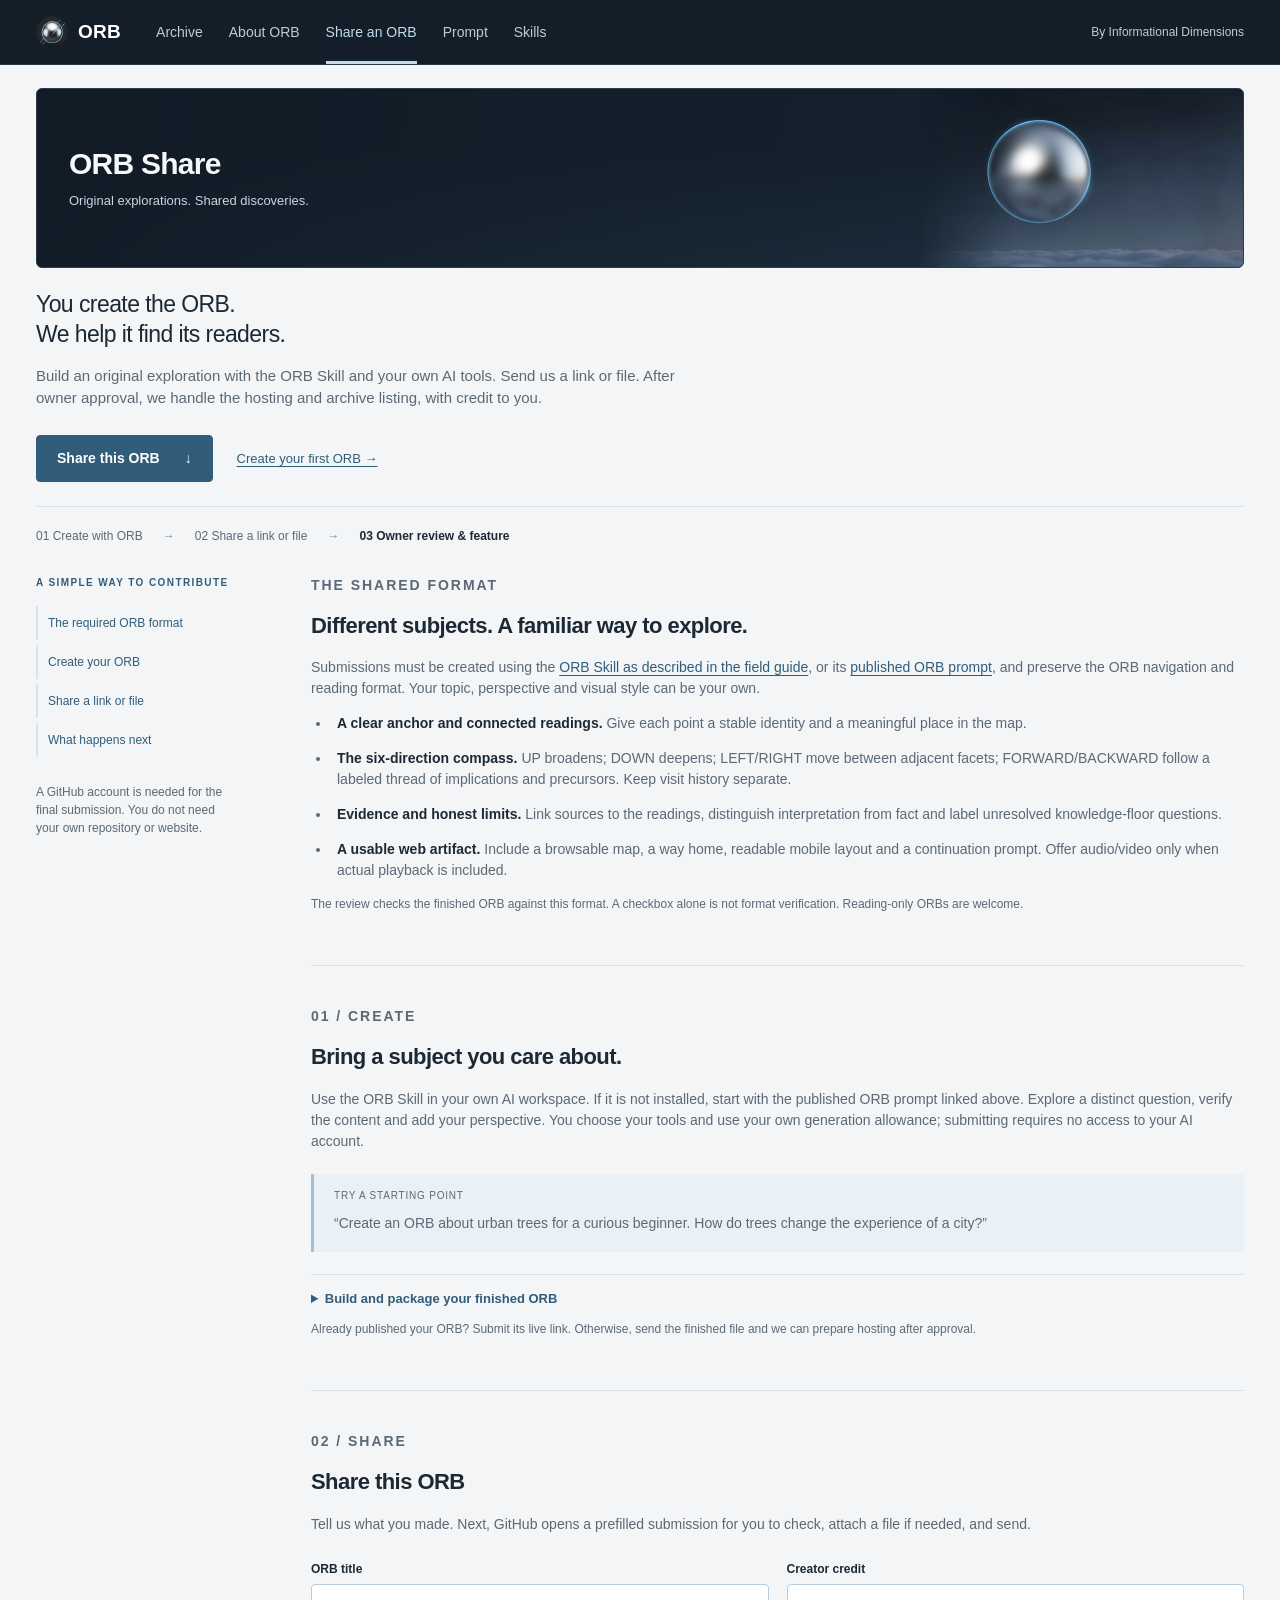
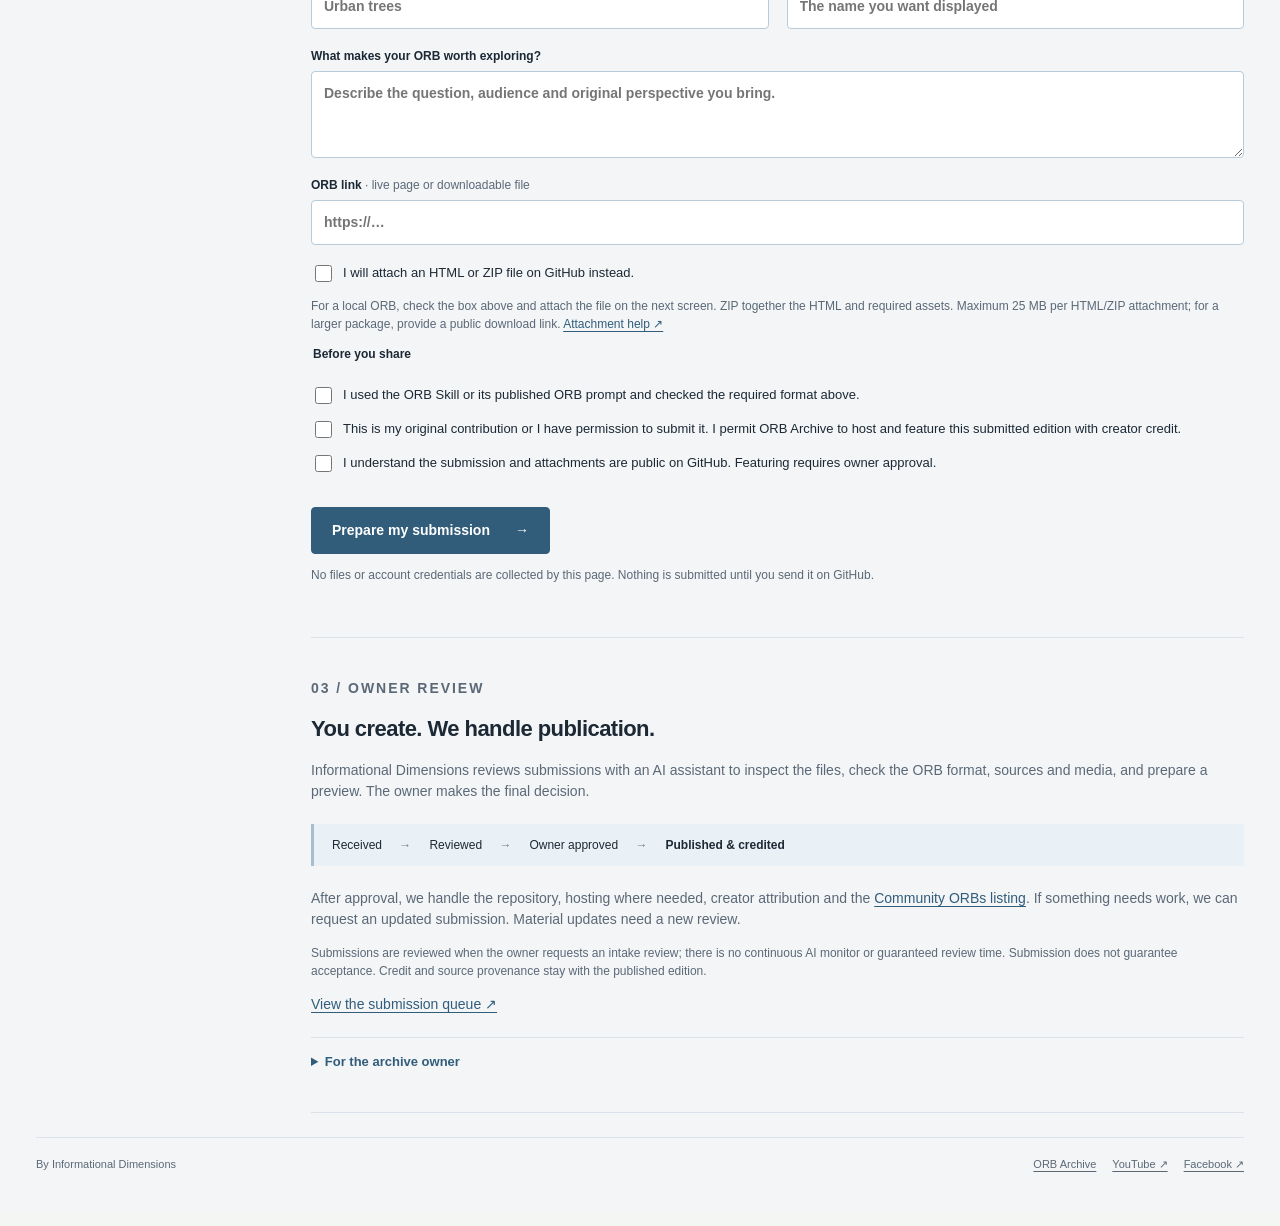
==== commit cc204cd6: "Match ORB Share to the archive design" ====
--- a/index.html
+++ b/index.html
@@ -1,11 +1,11 @@
-<!doctype html>
-<html lang="en"><head><meta charset="utf-8"><meta name="viewport" content="width=device-width,initial-scale=1"><title>ORB Share · Create, submit, get featured</title><meta name="description" content="Create an original ORB using the ORB Skill, share a link or file, and submit it for owner review. We handle hosting and the archive listing after approval."><link rel="stylesheet" href="share.css?v=intake2"></head><body>
-<a class="skip" href="#submit">Skip to submission</a><header><a class="brand" href="https://visualizationcreation.github.io/orb-archive/">◎ ORB <span>Informational Dimensions</span></a><nav aria-label="Main"><a href="#format">ORB format</a><a href="#create">Create an ORB</a><a href="#submit">Share this ORB</a></nav></header>
-<main><section class="intro"><div class="intro-inner"><p class="eyebrow">ORIGINAL EXPLORATIONS. SHARED DISCOVERIES.</p><h1>ORB Share</h1><p class="lead">You create the ORB.<br>We help it find its readers.</p><p>Build an original exploration with the ORB Skill and your own AI tools. Send us a link or file. After owner approval, we handle the hosting and archive listing, with credit to you.</p><a class="button" href="#submit">Share this ORB <span>↓</span></a> <a class="intro-secondary" href="#create">Create your first ORB →</a><div class="route" aria-label="Sharing stages"><span>01 Create with ORB</span><i>→</i><span>02 Share a link or file</span><i>→</i><strong>03 Owner review &amp; feature</strong></div></div></section>
-<div class="guide" id="walkthrough"><aside><p class="eyebrow">A SIMPLE WAY TO CONTRIBUTE</p><nav aria-label="Walkthrough steps"><a href="#format">The required ORB format</a><a href="#create">Create your ORB</a><a href="#submit">Share a link or file</a><a href="#review">What happens next</a></nav><p>A GitHub account is needed for the final submission. You do not need your own repository or website.</p></aside><div class="steps">
-<section class="step" id="format"><p class="eyebrow">THE SHARED FORMAT</p><h2>Different subjects. A familiar way to explore.</h2><p>Submissions must be created using the <a href="https://visualizationcreation.github.io/the-orb-skill/">ORB Skill as described in the field guide</a>, or its <a href="https://visualizationcreation.github.io/orbbasic/">published ORB prompt</a>, and preserve the ORB navigation and reading format. Your topic, perspective and visual style can be your own.</p><ul><li><strong>A clear anchor and connected readings.</strong> Give each point a stable identity and a meaningful place in the map.</li><li><strong>The six-direction compass.</strong> UP broadens; DOWN deepens; LEFT/RIGHT move between adjacent facets; FORWARD/BACKWARD follow a labeled thread of implications and precursors. Keep visit history separate.</li><li><strong>Evidence and honest limits.</strong> Link sources to the readings, distinguish interpretation from fact and label unresolved knowledge-floor questions.</li><li><strong>A usable web artifact.</strong> Include a browsable map, a way home, readable mobile layout and a continuation prompt. Offer audio/video only when actual playback is included.</li></ul><p class="small">The review checks the finished ORB against this format. A checkbox alone is not format verification. Reading-only ORBs are welcome.</p></section>
-<section class="step" id="create"><p class="eyebrow">01 / CREATE</p><h2>Bring a subject you care about.</h2><p>Use the ORB Skill in your own AI workspace. If it is not installed, start with the published ORB prompt linked above. Explore a distinct question, verify the content and add your perspective. You choose your tools and use your own generation allowance; submitting requires no access to your AI account.</p><div class="example"><span>TRY A STARTING POINT</span><p>“Create an ORB about urban trees for a curious beginner. How do trees change the experience of a city?”</p></div><details id="build"><summary>Build and package your finished ORB</summary><p>After exploring your topic, ask for a complete ORB Web artifact. Use this brief with the ORB Skill or public prompt:</p><textarea id="build-prompt" rows="9" readonly aria-label="ORB webpage build prompt">Turn our exploration into a complete ORB Web artifact. Create index.html and any needed assets. Preserve the topic, audience, stable point IDs, readings and linked evidence. Include a visible six-direction compass: UP broadens; DOWN deepens explanation or scale; LEFT/RIGHT visit adjacent facets; FORWARD/BACKWARD follow implications and precursors on a labeled thread. Keep history Back separate. Include a browsable map, a route home, readable sources, mobile and keyboard support, and a continuation prompt. At the limits of evidence, author a clearly labeled knowledge-floor question with its known basis and uncertainty. Do not invent settled answers. Link back to https://visualizationcreation.github.io/orb-archive/. Only offer audio or video if real playback assets are supplied. Verify all controls and give me the complete files for GitHub Pages. Package a self-contained reading ORB as an HTML file, or put index.html and all required assets in a ZIP. Keep personal chat history and private notes out of the submitted package. Include creator credit and media/source provenance. Add a Share this ORB link to https://visualizationcreation.github.io/orb-share/#submit.</textarea><button type="button" data-copy="build-prompt">Copy build brief</button><p>Test the finished page before submitting. Keep required images and audio with the HTML. A narration script is not recorded audio; an Active or Rest Journey film is optional.</p></details><p class="small" id="publish">Already published your ORB? Submit its live link. Otherwise, send the finished file and we can prepare hosting after approval.</p></section>
-<section class="step" id="submit"><span id="listing"></span><p class="eyebrow">02 / SHARE</p><h2>Share this ORB</h2><p>Tell us what you made. Next, GitHub opens a prefilled submission for you to check, attach a file if needed, and send.</p><form id="intake-form"><div class="form-grid"><label>ORB title<input name="title" required minlength="3" maxlength="80" placeholder="Urban trees"></label><label>Creator credit<input name="credit" required maxlength="60" placeholder="The name you want displayed"></label></div><label>What makes your ORB worth exploring?<textarea name="summary" required minlength="20" maxlength="400" rows="3" placeholder="Describe the question, audience and original perspective you bring."></textarea></label><label>ORB link <span class="muted">· live page or downloadable file</span><input name="url" type="url" maxlength="500" placeholder="https://…" aria-describedby="file-help"></label><label class="check full"><input type="checkbox" name="attach" id="attach"> I will attach an HTML or ZIP file on GitHub instead.</label><p class="small" id="file-help">For a local ORB, check the box above and attach the file on the next screen. ZIP together the HTML and required assets. Maximum 25 MB per HTML/ZIP attachment; for a larger package, provide a public download link. <a href="https://docs.github.com/en/get-started/writing-on-github/working-with-advanced-formatting/attaching-files">Attachment help ↗</a></p><fieldset><legend>Before you share</legend><label class="check full"><input type="checkbox" name="format" required> I used the ORB Skill or its published ORB prompt and checked the required format above.</label><label class="check full"><input type="checkbox" name="rights" required> This is my original contribution or I have permission to submit it. I permit ORB Archive to host and feature this submitted edition with creator credit.</label><label class="check full"><input type="checkbox" name="public" required> I understand the submission and attachments are public on GitHub. Featuring requires owner approval.</label></fieldset><button class="button" type="submit">Prepare my submission <span>→</span></button><p class="small">No files or account credentials are collected by this page. Nothing is submitted until you send it on GitHub.</p><p id="form-error" role="alert"></p></form>
-<div id="generated" hidden><h3>Ready for your final check.</h3><p id="next-step"></p><a id="github-submit" class="button" href="https://github.com/visualizationcreation/orb-share/issues/new">Continue to GitHub <span>↗</span></a><p class="small">Sign in if asked. Review the prefilled text, wait for any attachment upload to finish, then click <strong>Create</strong> or <strong>Submit new issue</strong>. The resulting issue is your submission receipt and review thread.</p><details><summary>Preview or copy the submission text</summary><textarea id="submission-text" readonly rows="14" aria-label="Submission text"></textarea><button type="button" data-copy="submission-text">Copy submission text</button></details></div><noscript><p>JavaScript is off. <a href="https://github.com/visualizationcreation/orb-share/issues/new?title=ORB%20submission&body=ORB%20title%3A%0ACreator%20credit%3A%0ASummary%3A%0ALink%20or%20attach%20HTML%2FZIP%3A%0A%0APlease%20confirm%20ORB%20format%20and%20permission%20to%20host%20with%20credit.">Open a submission on GitHub</a>, provide the details and attach your file or link. Read the format and permission requirements above.</p></noscript></section>
-<section class="step" id="review"><p class="eyebrow">03 / OWNER REVIEW</p><h2>You create. We handle publication.</h2><p>Informational Dimensions reviews submissions with an AI assistant to inspect the files, check the ORB format, sources and media, and prepare a preview. The owner makes the final decision.</p><div class="review-flow"><span>Received</span><span>Reviewed</span><span>Owner approved</span><strong>Published &amp; credited</strong></div><p>After approval, we handle the repository, hosting where needed, creator attribution and the <a href="https://visualizationcreation.github.io/orb-archive/#share">Community ORBs listing</a>. If something needs work, we can request an updated submission. Material updates need a new review.</p><p class="small">Submissions are reviewed when the owner requests an intake review; there is no continuous AI monitor or guaranteed review time. Submission does not guarantee acceptance. Credit and source provenance stay with the published edition.</p><p><a href="https://github.com/visualizationcreation/orb-share/issues">View the submission queue ↗</a></p><details><summary>For the archive owner</summary><p>Ask your assistant: <strong>“Review the current ORB Share intake.”</strong> Review the prepared previews and findings, then name the submission and version you approve. The assistant handles the publishing steps after that approval. <a href="https://github.com/visualizationcreation/orb-share/blob/main/REVIEWING.md">Owner workflow ↗</a></p></details></section>
-</div></div></main><footer><a href="https://visualizationcreation.github.io/orb-archive/">← Back to ORB Archive</a><span>By Informational Dimensions</span><a href="https://github.com/visualizationcreation/orb-share/issues">Submission queue ↗</a></footer><p id="copy-status" role="status" aria-live="polite"></p><script src="share.js?v=intake2"></script></body></html>
+<!doctype html>
+<html lang="en"><head><meta charset="utf-8"><meta name="viewport" content="width=device-width,initial-scale=1"><title>ORB Share · Create, submit, get featured</title><meta name="description" content="Create an original ORB using the ORB Skill, share a link or file, and submit it for owner review. We handle hosting and the archive listing after approval."><link rel="stylesheet" href="share.css?v=intake2"><link rel="stylesheet" href="site-shell.css?v=unified-1"><link rel="stylesheet" href="brand.css?v=unified-1"></head><body>
+<a class="skip" href="#submit">Skip to submission</a><header class="site-header"><div class="header-inner"><a class="brand" href="https://visualizationcreation.github.io/orb-archive/" aria-label="ORB archive home">ORB</a><nav class="nav" aria-label="Main navigation"><a href="https://visualizationcreation.github.io/orb-archive/">Archive</a><a href="https://visualizationcreation.github.io/orb-archive/about.html">About ORB</a><a href="https://visualizationcreation.github.io/orb-archive/#share" aria-current="page">Share an ORB</a><a href="https://visualizationcreation.github.io/orbbasic/">Prompt</a><a href="https://visualizationcreation.github.io/orbplugin/">Skills</a></nav><span class="attribution">By Informational Dimensions</span></div></header>
+<main class="workspace"><div class="workspace-heading"><h1>ORB Share</h1><p>Original explorations. Shared discoveries.</p></div><section class="intro"><div class="intro-inner"><p class="lead">You create the ORB.<br>We help it find its readers.</p><p>Build an original exploration with the ORB Skill and your own AI tools. Send us a link or file. After owner approval, we handle the hosting and archive listing, with credit to you.</p><a class="button" href="#submit">Share this ORB <span>↓</span></a> <a class="intro-secondary" href="#create">Create your first ORB →</a><div class="route" aria-label="Sharing stages"><span>01 Create with ORB</span><i>→</i><span>02 Share a link or file</span><i>→</i><strong>03 Owner review &amp; feature</strong></div></div></section>
+<div class="guide" id="walkthrough"><aside><p class="eyebrow">A SIMPLE WAY TO CONTRIBUTE</p><nav aria-label="Walkthrough steps"><a href="#format">The required ORB format</a><a href="#create">Create your ORB</a><a href="#submit">Share a link or file</a><a href="#review">What happens next</a></nav><p>A GitHub account is needed for the final submission. You do not need your own repository or website.</p></aside><div class="steps">
+<section class="step" id="format"><p class="eyebrow">THE SHARED FORMAT</p><h2>Different subjects. A familiar way to explore.</h2><p>Submissions must be created using the <a href="https://visualizationcreation.github.io/the-orb-skill/">ORB Skill as described in the field guide</a>, or its <a href="https://visualizationcreation.github.io/orbbasic/">published ORB prompt</a>, and preserve the ORB navigation and reading format. Your topic, perspective and visual style can be your own.</p><ul><li><strong>A clear anchor and connected readings.</strong> Give each point a stable identity and a meaningful place in the map.</li><li><strong>The six-direction compass.</strong> UP broadens; DOWN deepens; LEFT/RIGHT move between adjacent facets; FORWARD/BACKWARD follow a labeled thread of implications and precursors. Keep visit history separate.</li><li><strong>Evidence and honest limits.</strong> Link sources to the readings, distinguish interpretation from fact and label unresolved knowledge-floor questions.</li><li><strong>A usable web artifact.</strong> Include a browsable map, a way home, readable mobile layout and a continuation prompt. Offer audio/video only when actual playback is included.</li></ul><p class="small">The review checks the finished ORB against this format. A checkbox alone is not format verification. Reading-only ORBs are welcome.</p></section>
+<section class="step" id="create"><p class="eyebrow">01 / CREATE</p><h2>Bring a subject you care about.</h2><p>Use the ORB Skill in your own AI workspace. If it is not installed, start with the published ORB prompt linked above. Explore a distinct question, verify the content and add your perspective. You choose your tools and use your own generation allowance; submitting requires no access to your AI account.</p><div class="example"><span>TRY A STARTING POINT</span><p>“Create an ORB about urban trees for a curious beginner. How do trees change the experience of a city?”</p></div><details id="build"><summary>Build and package your finished ORB</summary><p>After exploring your topic, ask for a complete ORB Web artifact. Use this brief with the ORB Skill or public prompt:</p><textarea id="build-prompt" rows="9" readonly aria-label="ORB webpage build prompt">Turn our exploration into a complete ORB Web artifact. Create index.html and any needed assets. Preserve the topic, audience, stable point IDs, readings and linked evidence. Include a visible six-direction compass: UP broadens; DOWN deepens explanation or scale; LEFT/RIGHT visit adjacent facets; FORWARD/BACKWARD follow implications and precursors on a labeled thread. Keep history Back separate. Include a browsable map, a route home, readable sources, mobile and keyboard support, and a continuation prompt. At the limits of evidence, author a clearly labeled knowledge-floor question with its known basis and uncertainty. Do not invent settled answers. Link back to https://visualizationcreation.github.io/orb-archive/. Only offer audio or video if real playback assets are supplied. Verify all controls and give me the complete files for GitHub Pages. Package a self-contained reading ORB as an HTML file, or put index.html and all required assets in a ZIP. Keep personal chat history and private notes out of the submitted package. Include creator credit and media/source provenance. Add a Share this ORB link to https://visualizationcreation.github.io/orb-share/#submit.</textarea><button type="button" data-copy="build-prompt">Copy build brief</button><p>Test the finished page before submitting. Keep required images and audio with the HTML. A narration script is not recorded audio; an Active or Rest Journey film is optional.</p></details><p class="small" id="publish">Already published your ORB? Submit its live link. Otherwise, send the finished file and we can prepare hosting after approval.</p></section>
+<section class="step" id="submit"><span id="listing"></span><p class="eyebrow">02 / SHARE</p><h2>Share this ORB</h2><p>Tell us what you made. Next, GitHub opens a prefilled submission for you to check, attach a file if needed, and send.</p><form id="intake-form"><div class="form-grid"><label>ORB title<input name="title" required minlength="3" maxlength="80" placeholder="Urban trees"></label><label>Creator credit<input name="credit" required maxlength="60" placeholder="The name you want displayed"></label></div><label>What makes your ORB worth exploring?<textarea name="summary" required minlength="20" maxlength="400" rows="3" placeholder="Describe the question, audience and original perspective you bring."></textarea></label><label>ORB link <span class="muted">· live page or downloadable file</span><input name="url" type="url" maxlength="500" placeholder="https://…" aria-describedby="file-help"></label><label class="check full"><input type="checkbox" name="attach" id="attach"> I will attach an HTML or ZIP file on GitHub instead.</label><p class="small" id="file-help">For a local ORB, check the box above and attach the file on the next screen. ZIP together the HTML and required assets. Maximum 25 MB per HTML/ZIP attachment; for a larger package, provide a public download link. <a href="https://docs.github.com/en/get-started/writing-on-github/working-with-advanced-formatting/attaching-files">Attachment help ↗</a></p><fieldset><legend>Before you share</legend><label class="check full"><input type="checkbox" name="format" required> I used the ORB Skill or its published ORB prompt and checked the required format above.</label><label class="check full"><input type="checkbox" name="rights" required> This is my original contribution or I have permission to submit it. I permit ORB Archive to host and feature this submitted edition with creator credit.</label><label class="check full"><input type="checkbox" name="public" required> I understand the submission and attachments are public on GitHub. Featuring requires owner approval.</label></fieldset><button class="button" type="submit">Prepare my submission <span>→</span></button><p class="small">No files or account credentials are collected by this page. Nothing is submitted until you send it on GitHub.</p><p id="form-error" role="alert"></p></form>
+<div id="generated" hidden><h3>Ready for your final check.</h3><p id="next-step"></p><a id="github-submit" class="button" href="https://github.com/visualizationcreation/orb-share/issues/new">Continue to GitHub <span>↗</span></a><p class="small">Sign in if asked. Review the prefilled text, wait for any attachment upload to finish, then click <strong>Create</strong> or <strong>Submit new issue</strong>. The resulting issue is your submission receipt and review thread.</p><details><summary>Preview or copy the submission text</summary><textarea id="submission-text" readonly rows="14" aria-label="Submission text"></textarea><button type="button" data-copy="submission-text">Copy submission text</button></details></div><noscript><p>JavaScript is off. <a href="https://github.com/visualizationcreation/orb-share/issues/new?title=ORB%20submission&body=ORB%20title%3A%0ACreator%20credit%3A%0ASummary%3A%0ALink%20or%20attach%20HTML%2FZIP%3A%0A%0APlease%20confirm%20ORB%20format%20and%20permission%20to%20host%20with%20credit.">Open a submission on GitHub</a>, provide the details and attach your file or link. Read the format and permission requirements above.</p></noscript></section>
+<section class="step" id="review"><p class="eyebrow">03 / OWNER REVIEW</p><h2>You create. We handle publication.</h2><p>Informational Dimensions reviews submissions with an AI assistant to inspect the files, check the ORB format, sources and media, and prepare a preview. The owner makes the final decision.</p><div class="review-flow"><span>Received</span><span>Reviewed</span><span>Owner approved</span><strong>Published &amp; credited</strong></div><p>After approval, we handle the repository, hosting where needed, creator attribution and the <a href="https://visualizationcreation.github.io/orb-archive/#share">Community ORBs listing</a>. If something needs work, we can request an updated submission. Material updates need a new review.</p><p class="small">Submissions are reviewed when the owner requests an intake review; there is no continuous AI monitor or guaranteed review time. Submission does not guarantee acceptance. Credit and source provenance stay with the published edition.</p><p><a href="https://github.com/visualizationcreation/orb-share/issues">View the submission queue ↗</a></p><details><summary>For the archive owner</summary><p>Ask your assistant: <strong>“Review the current ORB Share intake.”</strong> Review the prepared previews and findings, then name the submission and version you approve. The assistant handles the publishing steps after that approval. <a href="https://github.com/visualizationcreation/orb-share/blob/main/REVIEWING.md">Owner workflow ↗</a></p></details></section>
+</div></div><footer class="footer"><span class="credit">By Informational Dimensions</span><a href="https://visualizationcreation.github.io/orb-archive/">ORB Archive</a><a href="https://www.youtube.com/@OrbJourneys">YouTube ↗</a><a href="https://www.facebook.com/profile.php?id=61593931813772">Facebook ↗</a></footer></main><p id="copy-status" role="status" aria-live="polite"></p><script src="share.js?v=intake2"></script></body></html>
--- a/site-shell.css
+++ b/site-shell.css
@@ -0,0 +1,8 @@
+/* Shared ORB site frame. Keep identical across archive, prompt and skill sites. */
+:root{color-scheme:light;--background:#f3f5f7;--paper:#fff;--ink:#1c2935;--muted:#5b6977;--line:#dbe2e9;--green:#315d7b;--moss:#c1dded;--tool:#131e29;--soft:#eaf1f6;font-family:Inter,"Segoe UI",Arial,sans-serif;font-synthesis:none}
+*{box-sizing:border-box}body{margin:0;background:var(--background);color:var(--ink);font-size:14px;line-height:1.5}a{color:var(--green);text-underline-offset:3px}button,input,select,textarea{font:inherit}button{cursor:pointer}[hidden]{display:none!important}a:focus-visible,button:focus-visible,textarea:focus-visible,summary:focus-visible{outline:3px solid #548db4;outline-offset:3px}.skip{position:absolute;left:16px;top:-80px;background:#fff;padding:10px;z-index:10}.skip:focus{top:8px}
+.site-header{min-height:0;background:var(--tool);color:#e7eef4;border-bottom:1px solid #2a3947}.header-inner{max-width:1440px;margin:auto;min-height:64px;padding:0 36px;display:flex;align-items:center;gap:35px}.brand{display:flex;gap:10px;align-items:center;text-decoration:none;color:#fff;font-weight:700;font-size:19px;letter-spacing:.015em;flex:none}.brand::before{content:"";width:32px;height:32px;flex:none;border-radius:50%;background:#111c28 url('orb-silver.jpg') center/155% no-repeat}.brand svg{display:none}.nav{font-size:14px;align-self:stretch;display:flex;gap:26px;align-items:stretch;min-width:0}.nav a{display:flex;align-items:center;text-decoration:none;color:#bfccd7;font-weight:500;border-bottom:3px solid transparent;padding-top:3px;white-space:nowrap}.nav a:hover{color:#fff}.nav a[aria-current=page]{color:var(--moss);border-color:var(--moss)}.attribution{font-size:12px;margin-left:auto;color:#bfccd7;white-space:nowrap}.workspace{max-width:1440px;padding:23px 36px 40px;margin:auto}.workspace-heading{position:relative;isolation:isolate;overflow:hidden;min-height:180px;padding:35px 32px;display:flex;flex-direction:column;justify-content:center;align-items:flex-start;gap:9px;margin-bottom:22px;border:1px solid #2b3d4d;border-radius:6px;background:#14202c;color:#f5f8fb}.workspace-heading::before{content:"";position:absolute;inset:0;z-index:-1;background:linear-gradient(105deg,#111b26,transparent 75%),linear-gradient(0deg,#253b4e66,transparent 65%)}.workspace-heading::after{content:"";position:absolute;z-index:-1;right:0;top:-22px;width:600px;height:231px;background:url('orb-clouds.jpg') center/100% 100% no-repeat;mask-image:linear-gradient(90deg,transparent 46%,#000 62%)}.workspace-heading h1{font-size:30px;line-height:1.2;font-weight:550;letter-spacing:-.025em;max-width:65%;margin:0}.workspace-heading p{color:#c8d5df;max-width:60%;font-size:13px;margin:0}.footer{display:flex;gap:16px;flex-wrap:wrap;font-size:11px;color:var(--muted);margin-top:24px;padding-top:18px;border-top:1px solid var(--line);text-align:left}.footer a{color:var(--muted)}.footer .credit{margin-right:auto}
+@media(max-width:1050px){.header-inner{padding:0 24px;gap:25px}.workspace{padding:24px}.attribution{display:none}}
+@media(max-width:760px){.header-inner{padding:12px 16px 0;gap:6px;flex-wrap:wrap}.brand{font-size:17px}.brand::before{width:27px;height:27px}.nav{flex-basis:100%;gap:20px;overflow-x:auto;min-height:42px;font-size:12px}.nav a{flex:none;padding:8px 0}.workspace{padding:21px 16px 28px}.workspace-heading{min-height:166px;padding:23px 20px;gap:8px}.workspace-heading::after{width:440px;height:170px;top:0;right:-85px;mask-image:linear-gradient(90deg,transparent 48%,#000 65%)}.workspace-heading h1{font-size:25px;max-width:65%}.workspace-heading p{font-size:12px;max-width:57%;margin:0}.footer{gap:12px;font-size:11px}.footer .credit{flex-basis:100%}}
+@media(prefers-reduced-motion:reduce){*,*::before,*::after{transition:none!important;animation:none!important;scroll-behavior:auto!important}}
+@media print{.site-header,.footer{display:none}.workspace-heading{min-height:0;padding:0;color:#111;background:white;border:0}.workspace-heading::before,.workspace-heading::after{display:none}.workspace-heading p{color:#333}}
--- a/brand.css
+++ b/brand.css
@@ -0,0 +1,5 @@
+/* Align the sharing form with the ORB archive. */
+header.site-header{display:block;padding:0}.site-header .brand{gap:10px}.site-header nav{gap:26px}.intro{background:none;border:0}.intro-inner{max-width:none;padding:0}.intro .lead{font-size:23px;color:var(--ink);margin:0 0 12px}.intro p{color:var(--muted);max-width:780px}.intro .button,.button{background:#315d7b;color:#fff;border-color:#315d7b}.button:hover{background:#24465e}.intro-secondary{color:#315d7b}.route{border-color:var(--line);color:var(--muted);margin-top:24px;padding-top:20px}.route strong,.step strong{color:var(--ink)}.route i{color:#6a8aa1}.guide{max-width:none;padding:30px 0 0;gap:45px}.guide aside a:hover{background:var(--soft)}.step h2{font-size:22px}.step p,.step li{color:var(--muted);font-size:14px}.example,.review-flow{background:var(--soft);border-color:#a4bfd3}.review-flow span::after{color:#607c91}textarea[readonly]{background:#fff;color:var(--ink);border-color:#b9cbd8}button:not(.button),input:not([type=checkbox]),form textarea{border-color:#b9cbd8;color:var(--ink)}button:not(.button):hover{background:var(--soft)}code{background:var(--soft)}.footer{max-width:none;padding:18px 0 0}.footer .credit{order:0}#copy-status:not(:empty){background:#24465e}
+@media(max-width:760px){.site-header nav{gap:20px}.intro .lead{font-size:21px}.guide{display:block}.guide aside{position:static;margin-bottom:30px}.guide aside nav{display:grid;grid-template-columns:1fr 1fr}.guide aside>p:last-child{display:none}.step h2{font-size:20px}.footer{padding:18px 0 0}}
+
+.site-header .nav{font-size:14px}.intro p:not(.eyebrow):not(.lead){color:var(--muted)}@media(max-width:760px){.site-header .nav{font-size:12px}}
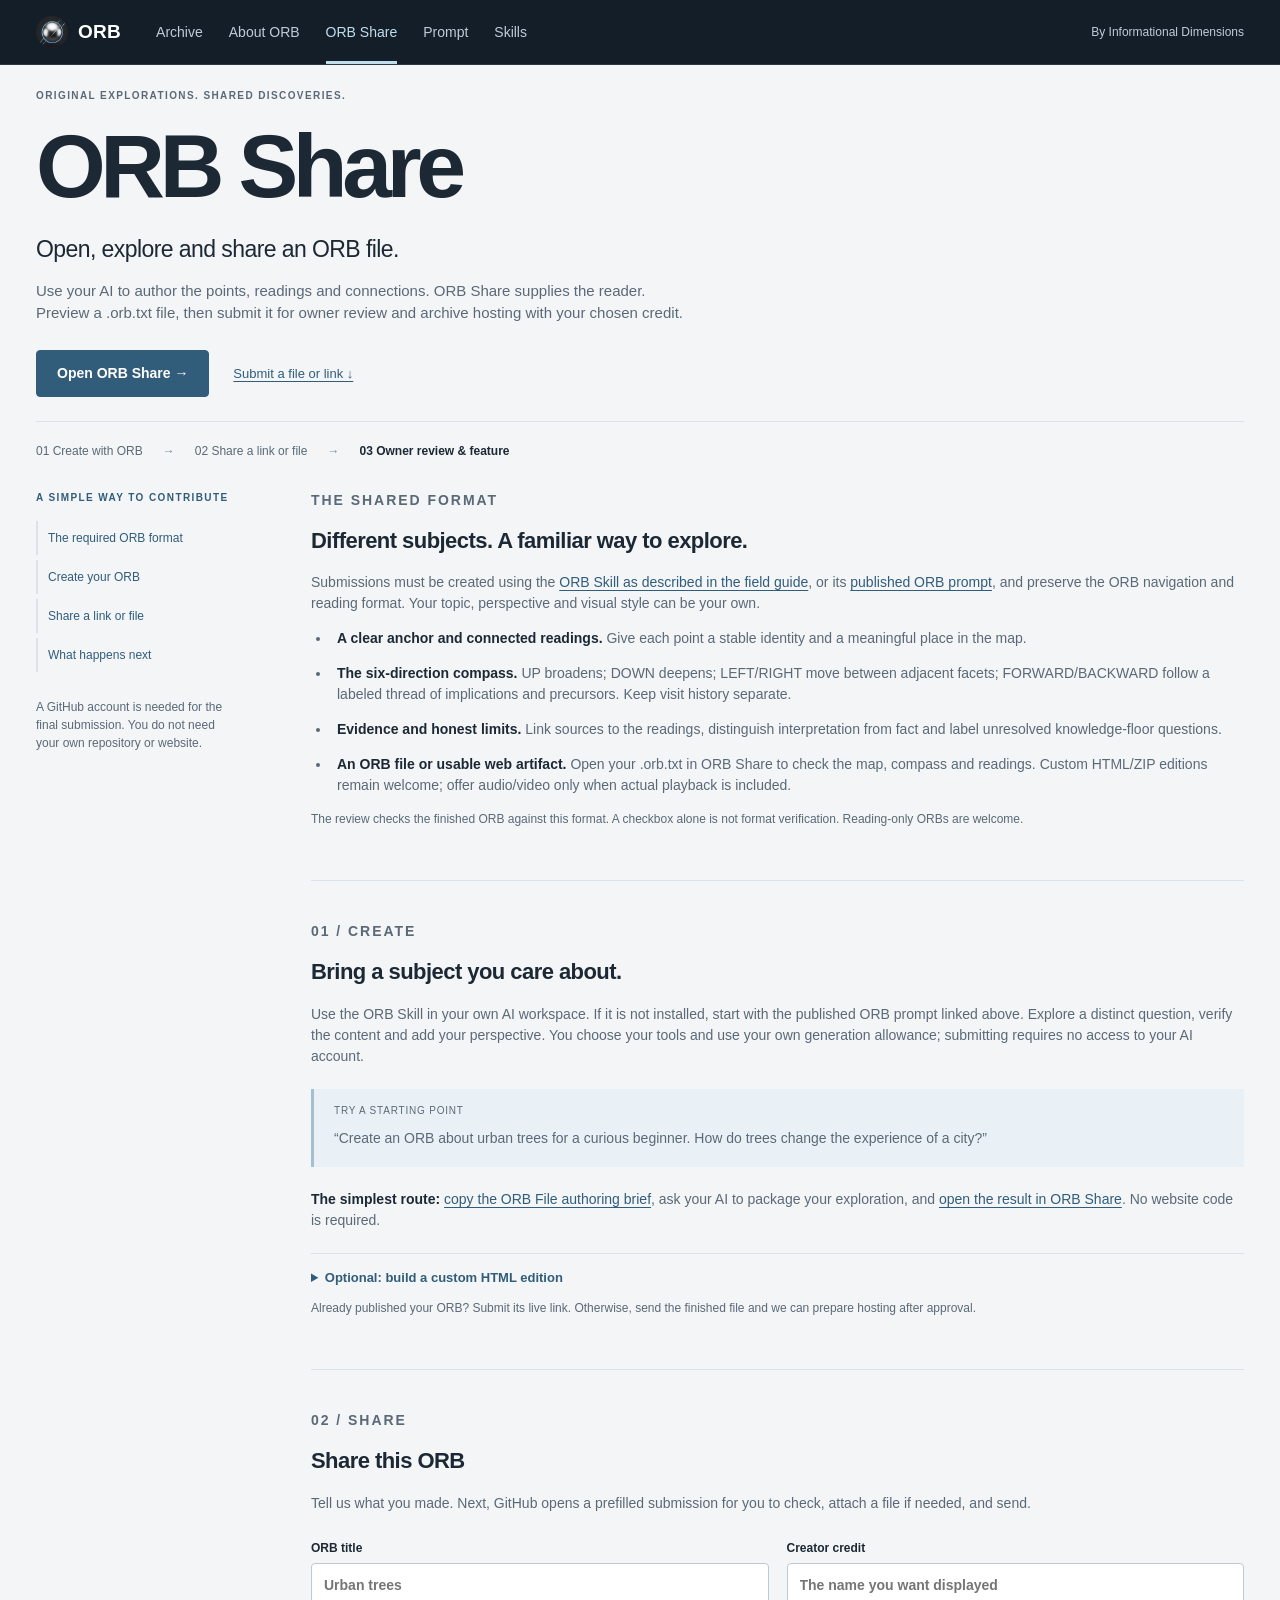
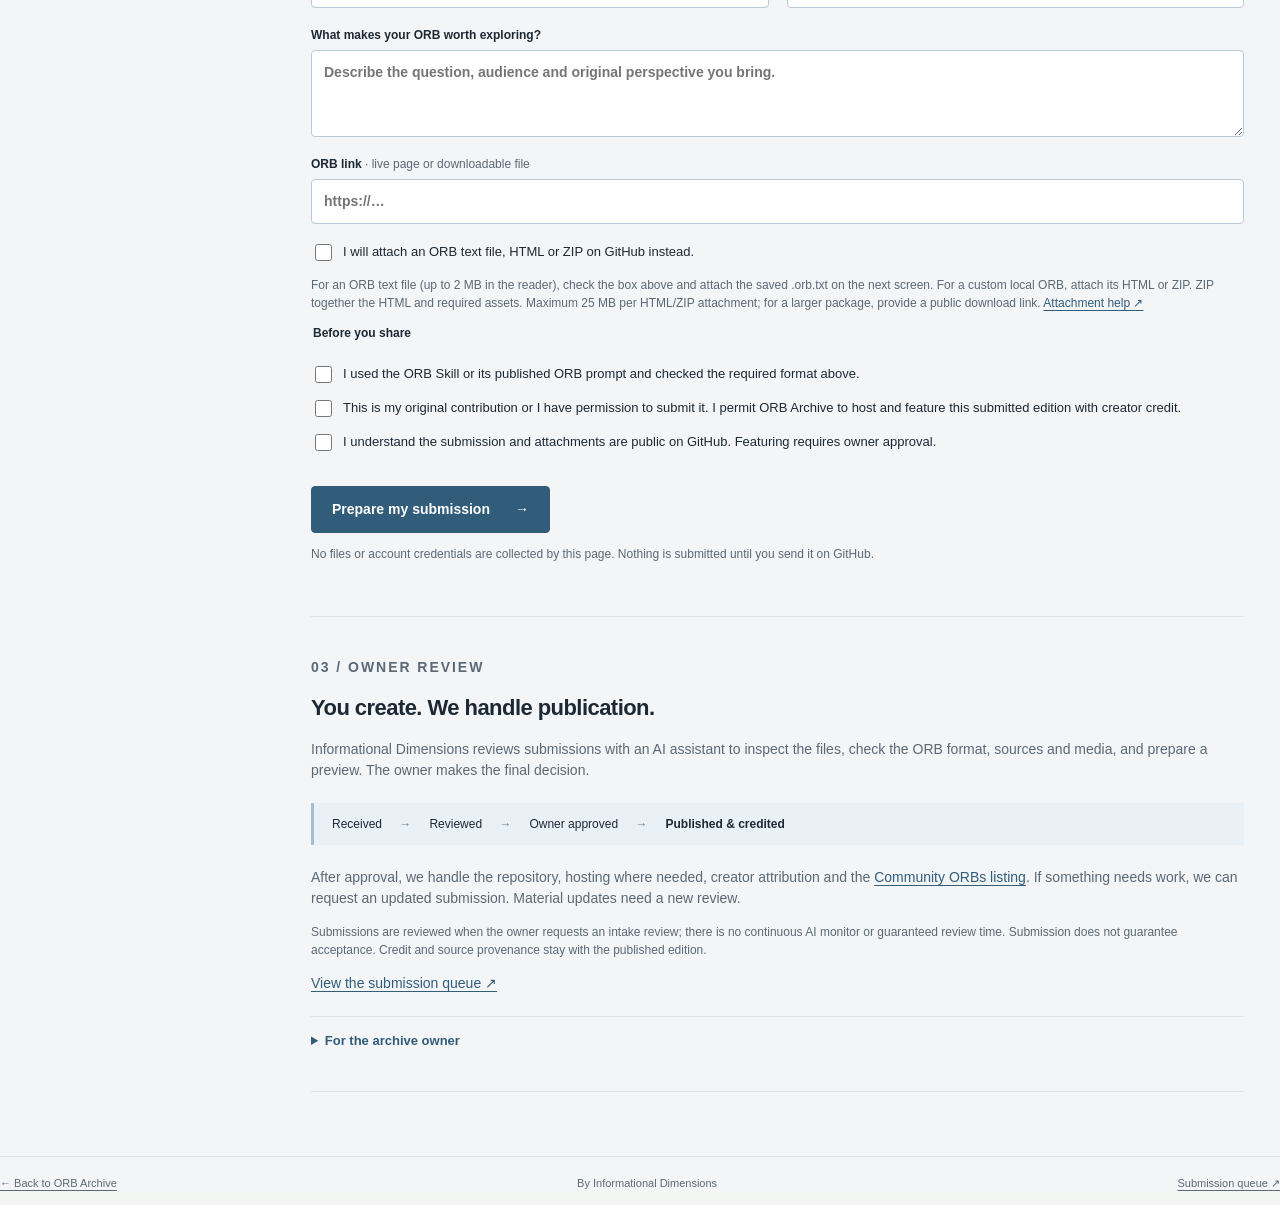
==== commit 2cbaa0e5: "Add ORB Share file reader and content authoring workflow Let contributors open or paste ORB File 1 a" ====
--- a/index.html
+++ b/index.html
@@ -1,11 +1,11 @@
 <!doctype html>
-<html lang="en"><head><meta charset="utf-8"><meta name="viewport" content="width=device-width,initial-scale=1"><title>ORB Share · Create, submit, get featured</title><meta name="description" content="Create an original ORB using the ORB Skill, share a link or file, and submit it for owner review. We handle hosting and the archive listing after approval."><link rel="stylesheet" href="share.css?v=intake2"><link rel="stylesheet" href="site-shell.css?v=unified-1"><link rel="stylesheet" href="brand.css?v=unified-1"></head><body>
-<a class="skip" href="#submit">Skip to submission</a><header class="site-header"><div class="header-inner"><a class="brand" href="https://visualizationcreation.github.io/orb-archive/" aria-label="ORB archive home">ORB</a><nav class="nav" aria-label="Main navigation"><a href="https://visualizationcreation.github.io/orb-archive/">Archive</a><a href="https://visualizationcreation.github.io/orb-archive/about.html">About ORB</a><a href="https://visualizationcreation.github.io/orb-archive/#share" aria-current="page">Share an ORB</a><a href="https://visualizationcreation.github.io/orbbasic/">Prompt</a><a href="https://visualizationcreation.github.io/orbplugin/">Skills</a></nav><span class="attribution">By Informational Dimensions</span></div></header>
-<main class="workspace"><div class="workspace-heading"><h1>ORB Share</h1><p>Original explorations. Shared discoveries.</p></div><section class="intro"><div class="intro-inner"><p class="lead">You create the ORB.<br>We help it find its readers.</p><p>Build an original exploration with the ORB Skill and your own AI tools. Send us a link or file. After owner approval, we handle the hosting and archive listing, with credit to you.</p><a class="button" href="#submit">Share this ORB <span>↓</span></a> <a class="intro-secondary" href="#create">Create your first ORB →</a><div class="route" aria-label="Sharing stages"><span>01 Create with ORB</span><i>→</i><span>02 Share a link or file</span><i>→</i><strong>03 Owner review &amp; feature</strong></div></div></section>
+<html lang="en"><head><meta charset="utf-8"><meta name="viewport" content="width=device-width,initial-scale=1"><title>ORB Share · Create, submit, get featured</title><meta name="description" content="Create an original ORB using the ORB Skill, share a link or file, and submit it for owner review. We handle hosting and the archive listing after approval."><link rel="stylesheet" href="share.css?v=orbfile1"><link rel="stylesheet" href="site-shell.css"><link rel="stylesheet" href="brand.css"></head><body>
+<a class="skip" href="#submit">Skip to submission</a><header class="site-header"><div class="header-inner"><a class="brand" href="https://visualizationcreation.github.io/orb-archive/" aria-label="ORB archive home">ORB</a><nav class="nav" aria-label="Main navigation"><a href="https://visualizationcreation.github.io/orb-archive/">Archive</a><a href="https://visualizationcreation.github.io/orb-archive/about.html">About ORB</a><a href="tool.html" aria-current="page">ORB Share</a><a href="https://visualizationcreation.github.io/orbbasic/">Prompt</a><a href="https://visualizationcreation.github.io/orbplugin/">Skills</a></nav><span class="attribution">By Informational Dimensions</span></div></header>
+<main class="workspace"><section class="intro"><div class="intro-inner"><p class="eyebrow">ORIGINAL EXPLORATIONS. SHARED DISCOVERIES.</p><h1>ORB Share</h1><p class="lead">Open, explore and share an ORB file.</p><p>Use your AI to author the points, readings and connections. ORB Share supplies the reader. Preview a .orb.txt file, then submit it for owner review and archive hosting with your chosen credit.</p><a class="button" href="tool.html">Open ORB Share →</a> <a class="intro-secondary" href="#submit">Submit a file or link ↓</a><div class="route" aria-label="Sharing stages"><span>01 Create with ORB</span><i>→</i><span>02 Share a link or file</span><i>→</i><strong>03 Owner review &amp; feature</strong></div></div></section>
 <div class="guide" id="walkthrough"><aside><p class="eyebrow">A SIMPLE WAY TO CONTRIBUTE</p><nav aria-label="Walkthrough steps"><a href="#format">The required ORB format</a><a href="#create">Create your ORB</a><a href="#submit">Share a link or file</a><a href="#review">What happens next</a></nav><p>A GitHub account is needed for the final submission. You do not need your own repository or website.</p></aside><div class="steps">
-<section class="step" id="format"><p class="eyebrow">THE SHARED FORMAT</p><h2>Different subjects. A familiar way to explore.</h2><p>Submissions must be created using the <a href="https://visualizationcreation.github.io/the-orb-skill/">ORB Skill as described in the field guide</a>, or its <a href="https://visualizationcreation.github.io/orbbasic/">published ORB prompt</a>, and preserve the ORB navigation and reading format. Your topic, perspective and visual style can be your own.</p><ul><li><strong>A clear anchor and connected readings.</strong> Give each point a stable identity and a meaningful place in the map.</li><li><strong>The six-direction compass.</strong> UP broadens; DOWN deepens; LEFT/RIGHT move between adjacent facets; FORWARD/BACKWARD follow a labeled thread of implications and precursors. Keep visit history separate.</li><li><strong>Evidence and honest limits.</strong> Link sources to the readings, distinguish interpretation from fact and label unresolved knowledge-floor questions.</li><li><strong>A usable web artifact.</strong> Include a browsable map, a way home, readable mobile layout and a continuation prompt. Offer audio/video only when actual playback is included.</li></ul><p class="small">The review checks the finished ORB against this format. A checkbox alone is not format verification. Reading-only ORBs are welcome.</p></section>
-<section class="step" id="create"><p class="eyebrow">01 / CREATE</p><h2>Bring a subject you care about.</h2><p>Use the ORB Skill in your own AI workspace. If it is not installed, start with the published ORB prompt linked above. Explore a distinct question, verify the content and add your perspective. You choose your tools and use your own generation allowance; submitting requires no access to your AI account.</p><div class="example"><span>TRY A STARTING POINT</span><p>“Create an ORB about urban trees for a curious beginner. How do trees change the experience of a city?”</p></div><details id="build"><summary>Build and package your finished ORB</summary><p>After exploring your topic, ask for a complete ORB Web artifact. Use this brief with the ORB Skill or public prompt:</p><textarea id="build-prompt" rows="9" readonly aria-label="ORB webpage build prompt">Turn our exploration into a complete ORB Web artifact. Create index.html and any needed assets. Preserve the topic, audience, stable point IDs, readings and linked evidence. Include a visible six-direction compass: UP broadens; DOWN deepens explanation or scale; LEFT/RIGHT visit adjacent facets; FORWARD/BACKWARD follow implications and precursors on a labeled thread. Keep history Back separate. Include a browsable map, a route home, readable sources, mobile and keyboard support, and a continuation prompt. At the limits of evidence, author a clearly labeled knowledge-floor question with its known basis and uncertainty. Do not invent settled answers. Link back to https://visualizationcreation.github.io/orb-archive/. Only offer audio or video if real playback assets are supplied. Verify all controls and give me the complete files for GitHub Pages. Package a self-contained reading ORB as an HTML file, or put index.html and all required assets in a ZIP. Keep personal chat history and private notes out of the submitted package. Include creator credit and media/source provenance. Add a Share this ORB link to https://visualizationcreation.github.io/orb-share/#submit.</textarea><button type="button" data-copy="build-prompt">Copy build brief</button><p>Test the finished page before submitting. Keep required images and audio with the HTML. A narration script is not recorded audio; an Active or Rest Journey film is optional.</p></details><p class="small" id="publish">Already published your ORB? Submit its live link. Otherwise, send the finished file and we can prepare hosting after approval.</p></section>
-<section class="step" id="submit"><span id="listing"></span><p class="eyebrow">02 / SHARE</p><h2>Share this ORB</h2><p>Tell us what you made. Next, GitHub opens a prefilled submission for you to check, attach a file if needed, and send.</p><form id="intake-form"><div class="form-grid"><label>ORB title<input name="title" required minlength="3" maxlength="80" placeholder="Urban trees"></label><label>Creator credit<input name="credit" required maxlength="60" placeholder="The name you want displayed"></label></div><label>What makes your ORB worth exploring?<textarea name="summary" required minlength="20" maxlength="400" rows="3" placeholder="Describe the question, audience and original perspective you bring."></textarea></label><label>ORB link <span class="muted">· live page or downloadable file</span><input name="url" type="url" maxlength="500" placeholder="https://…" aria-describedby="file-help"></label><label class="check full"><input type="checkbox" name="attach" id="attach"> I will attach an HTML or ZIP file on GitHub instead.</label><p class="small" id="file-help">For a local ORB, check the box above and attach the file on the next screen. ZIP together the HTML and required assets. Maximum 25 MB per HTML/ZIP attachment; for a larger package, provide a public download link. <a href="https://docs.github.com/en/get-started/writing-on-github/working-with-advanced-formatting/attaching-files">Attachment help ↗</a></p><fieldset><legend>Before you share</legend><label class="check full"><input type="checkbox" name="format" required> I used the ORB Skill or its published ORB prompt and checked the required format above.</label><label class="check full"><input type="checkbox" name="rights" required> This is my original contribution or I have permission to submit it. I permit ORB Archive to host and feature this submitted edition with creator credit.</label><label class="check full"><input type="checkbox" name="public" required> I understand the submission and attachments are public on GitHub. Featuring requires owner approval.</label></fieldset><button class="button" type="submit">Prepare my submission <span>→</span></button><p class="small">No files or account credentials are collected by this page. Nothing is submitted until you send it on GitHub.</p><p id="form-error" role="alert"></p></form>
+<section class="step" id="format"><p class="eyebrow">THE SHARED FORMAT</p><h2>Different subjects. A familiar way to explore.</h2><p>Submissions must be created using the <a href="https://visualizationcreation.github.io/the-orb-skill/">ORB Skill as described in the field guide</a>, or its <a href="https://visualizationcreation.github.io/orbbasic/">published ORB prompt</a>, and preserve the ORB navigation and reading format. Your topic, perspective and visual style can be your own.</p><ul><li><strong>A clear anchor and connected readings.</strong> Give each point a stable identity and a meaningful place in the map.</li><li><strong>The six-direction compass.</strong> UP broadens; DOWN deepens; LEFT/RIGHT move between adjacent facets; FORWARD/BACKWARD follow a labeled thread of implications and precursors. Keep visit history separate.</li><li><strong>Evidence and honest limits.</strong> Link sources to the readings, distinguish interpretation from fact and label unresolved knowledge-floor questions.</li><li><strong>An ORB file or usable web artifact.</strong> Open your .orb.txt in ORB Share to check the map, compass and readings. Custom HTML/ZIP editions remain welcome; offer audio/video only when actual playback is included.</li></ul><p class="small">The review checks the finished ORB against this format. A checkbox alone is not format verification. Reading-only ORBs are welcome.</p></section>
+<section class="step" id="create"><p class="eyebrow">01 / CREATE</p><h2>Bring a subject you care about.</h2><p>Use the ORB Skill in your own AI workspace. If it is not installed, start with the published ORB prompt linked above. Explore a distinct question, verify the content and add your perspective. You choose your tools and use your own generation allowance; submitting requires no access to your AI account.</p><div class="example"><span>TRY A STARTING POINT</span><p>“Create an ORB about urban trees for a curious beginner. How do trees change the experience of a city?”</p></div><p><strong>The simplest route:</strong> <a href="tool.html#author">copy the ORB File authoring brief</a>, ask your AI to package your exploration, and <a href="tool.html">open the result in ORB Share</a>. No website code is required.</p><details id="build"><summary>Optional: build a custom HTML edition</summary><p>After exploring your topic, ask for a complete ORB Web artifact. Use this brief with the ORB Skill or public prompt:</p><textarea id="build-prompt" rows="9" readonly aria-label="ORB webpage build prompt">Turn our exploration into a complete ORB Web artifact. Create index.html and any needed assets. Preserve the topic, audience, stable point IDs, readings and linked evidence. Include a visible six-direction compass: UP broadens; DOWN deepens explanation or scale; LEFT/RIGHT visit adjacent facets; FORWARD/BACKWARD follow implications and precursors on a labeled thread. Keep history Back separate. Include a browsable map, a route home, readable sources, mobile and keyboard support, and a continuation prompt. At the limits of evidence, author a clearly labeled knowledge-floor question with its known basis and uncertainty. Do not invent settled answers. Link back to https://visualizationcreation.github.io/orb-archive/. Only offer audio or video if real playback assets are supplied. Verify all controls and give me the complete files for GitHub Pages. Package a self-contained reading ORB as an HTML file, or put index.html and all required assets in a ZIP. Keep personal chat history and private notes out of the submitted package. Include creator credit and media/source provenance. Add a Share this ORB link to https://visualizationcreation.github.io/orb-share/#submit.</textarea><button type="button" data-copy="build-prompt">Copy build brief</button><p>Test the finished page before submitting. Keep required images and audio with the HTML. A narration script is not recorded audio; an Active or Rest Journey film is optional.</p></details><p class="small" id="publish">Already published your ORB? Submit its live link. Otherwise, send the finished file and we can prepare hosting after approval.</p></section>
+<section class="step" id="submit"><span id="listing"></span><p class="eyebrow">02 / SHARE</p><h2>Share this ORB</h2><p>Tell us what you made. Next, GitHub opens a prefilled submission for you to check, attach a file if needed, and send.</p><form id="intake-form"><div class="form-grid"><label>ORB title<input name="title" required minlength="3" maxlength="80" placeholder="Urban trees"></label><label>Creator credit<input name="credit" required maxlength="60" placeholder="The name you want displayed"></label></div><label>What makes your ORB worth exploring?<textarea name="summary" required minlength="20" maxlength="400" rows="3" placeholder="Describe the question, audience and original perspective you bring."></textarea></label><label>ORB link <span class="muted">· live page or downloadable file</span><input name="url" type="url" maxlength="500" placeholder="https://…" aria-describedby="file-help"></label><label class="check full"><input type="checkbox" name="attach" id="attach"> I will attach an ORB text file, HTML or ZIP on GitHub instead.</label><p class="small" id="file-help">For an ORB text file (up to 2 MB in the reader), check the box above and attach the saved .orb.txt on the next screen. For a custom local ORB, attach its HTML or ZIP. ZIP together the HTML and required assets. Maximum 25 MB per HTML/ZIP attachment; for a larger package, provide a public download link. <a href="https://docs.github.com/en/get-started/writing-on-github/working-with-advanced-formatting/attaching-files">Attachment help ↗</a></p><fieldset><legend>Before you share</legend><label class="check full"><input type="checkbox" name="format" required> I used the ORB Skill or its published ORB prompt and checked the required format above.</label><label class="check full"><input type="checkbox" name="rights" required> This is my original contribution or I have permission to submit it. I permit ORB Archive to host and feature this submitted edition with creator credit.</label><label class="check full"><input type="checkbox" name="public" required> I understand the submission and attachments are public on GitHub. Featuring requires owner approval.</label></fieldset><button class="button" type="submit">Prepare my submission <span>→</span></button><p class="small">No files or account credentials are collected by this page. Nothing is submitted until you send it on GitHub.</p><p id="form-error" role="alert"></p></form>
 <div id="generated" hidden><h3>Ready for your final check.</h3><p id="next-step"></p><a id="github-submit" class="button" href="https://github.com/visualizationcreation/orb-share/issues/new">Continue to GitHub <span>↗</span></a><p class="small">Sign in if asked. Review the prefilled text, wait for any attachment upload to finish, then click <strong>Create</strong> or <strong>Submit new issue</strong>. The resulting issue is your submission receipt and review thread.</p><details><summary>Preview or copy the submission text</summary><textarea id="submission-text" readonly rows="14" aria-label="Submission text"></textarea><button type="button" data-copy="submission-text">Copy submission text</button></details></div><noscript><p>JavaScript is off. <a href="https://github.com/visualizationcreation/orb-share/issues/new?title=ORB%20submission&body=ORB%20title%3A%0ACreator%20credit%3A%0ASummary%3A%0ALink%20or%20attach%20HTML%2FZIP%3A%0A%0APlease%20confirm%20ORB%20format%20and%20permission%20to%20host%20with%20credit.">Open a submission on GitHub</a>, provide the details and attach your file or link. Read the format and permission requirements above.</p></noscript></section>
 <section class="step" id="review"><p class="eyebrow">03 / OWNER REVIEW</p><h2>You create. We handle publication.</h2><p>Informational Dimensions reviews submissions with an AI assistant to inspect the files, check the ORB format, sources and media, and prepare a preview. The owner makes the final decision.</p><div class="review-flow"><span>Received</span><span>Reviewed</span><span>Owner approved</span><strong>Published &amp; credited</strong></div><p>After approval, we handle the repository, hosting where needed, creator attribution and the <a href="https://visualizationcreation.github.io/orb-archive/#share">Community ORBs listing</a>. If something needs work, we can request an updated submission. Material updates need a new review.</p><p class="small">Submissions are reviewed when the owner requests an intake review; there is no continuous AI monitor or guaranteed review time. Submission does not guarantee acceptance. Credit and source provenance stay with the published edition.</p><p><a href="https://github.com/visualizationcreation/orb-share/issues">View the submission queue ↗</a></p><details><summary>For the archive owner</summary><p>Ask your assistant: <strong>“Review the current ORB Share intake.”</strong> Review the prepared previews and findings, then name the submission and version you approve. The assistant handles the publishing steps after that approval. <a href="https://github.com/visualizationcreation/orb-share/blob/main/REVIEWING.md">Owner workflow ↗</a></p></details></section>
-</div></div><footer class="footer"><span class="credit">By Informational Dimensions</span><a href="https://visualizationcreation.github.io/orb-archive/">ORB Archive</a><a href="https://www.youtube.com/@OrbJourneys">YouTube ↗</a><a href="https://www.facebook.com/profile.php?id=61593931813772">Facebook ↗</a></footer></main><p id="copy-status" role="status" aria-live="polite"></p><script src="share.js?v=intake2"></script></body></html>
+</div></div></main><footer class="footer"><a href="https://visualizationcreation.github.io/orb-archive/">← Back to ORB Archive</a><span>By Informational Dimensions</span><a href="https://github.com/visualizationcreation/orb-share/issues">Submission queue ↗</a></footer><p id="copy-status" role="status" aria-live="polite"></p><script src="share.js?v=orbfile1"></script></body></html>
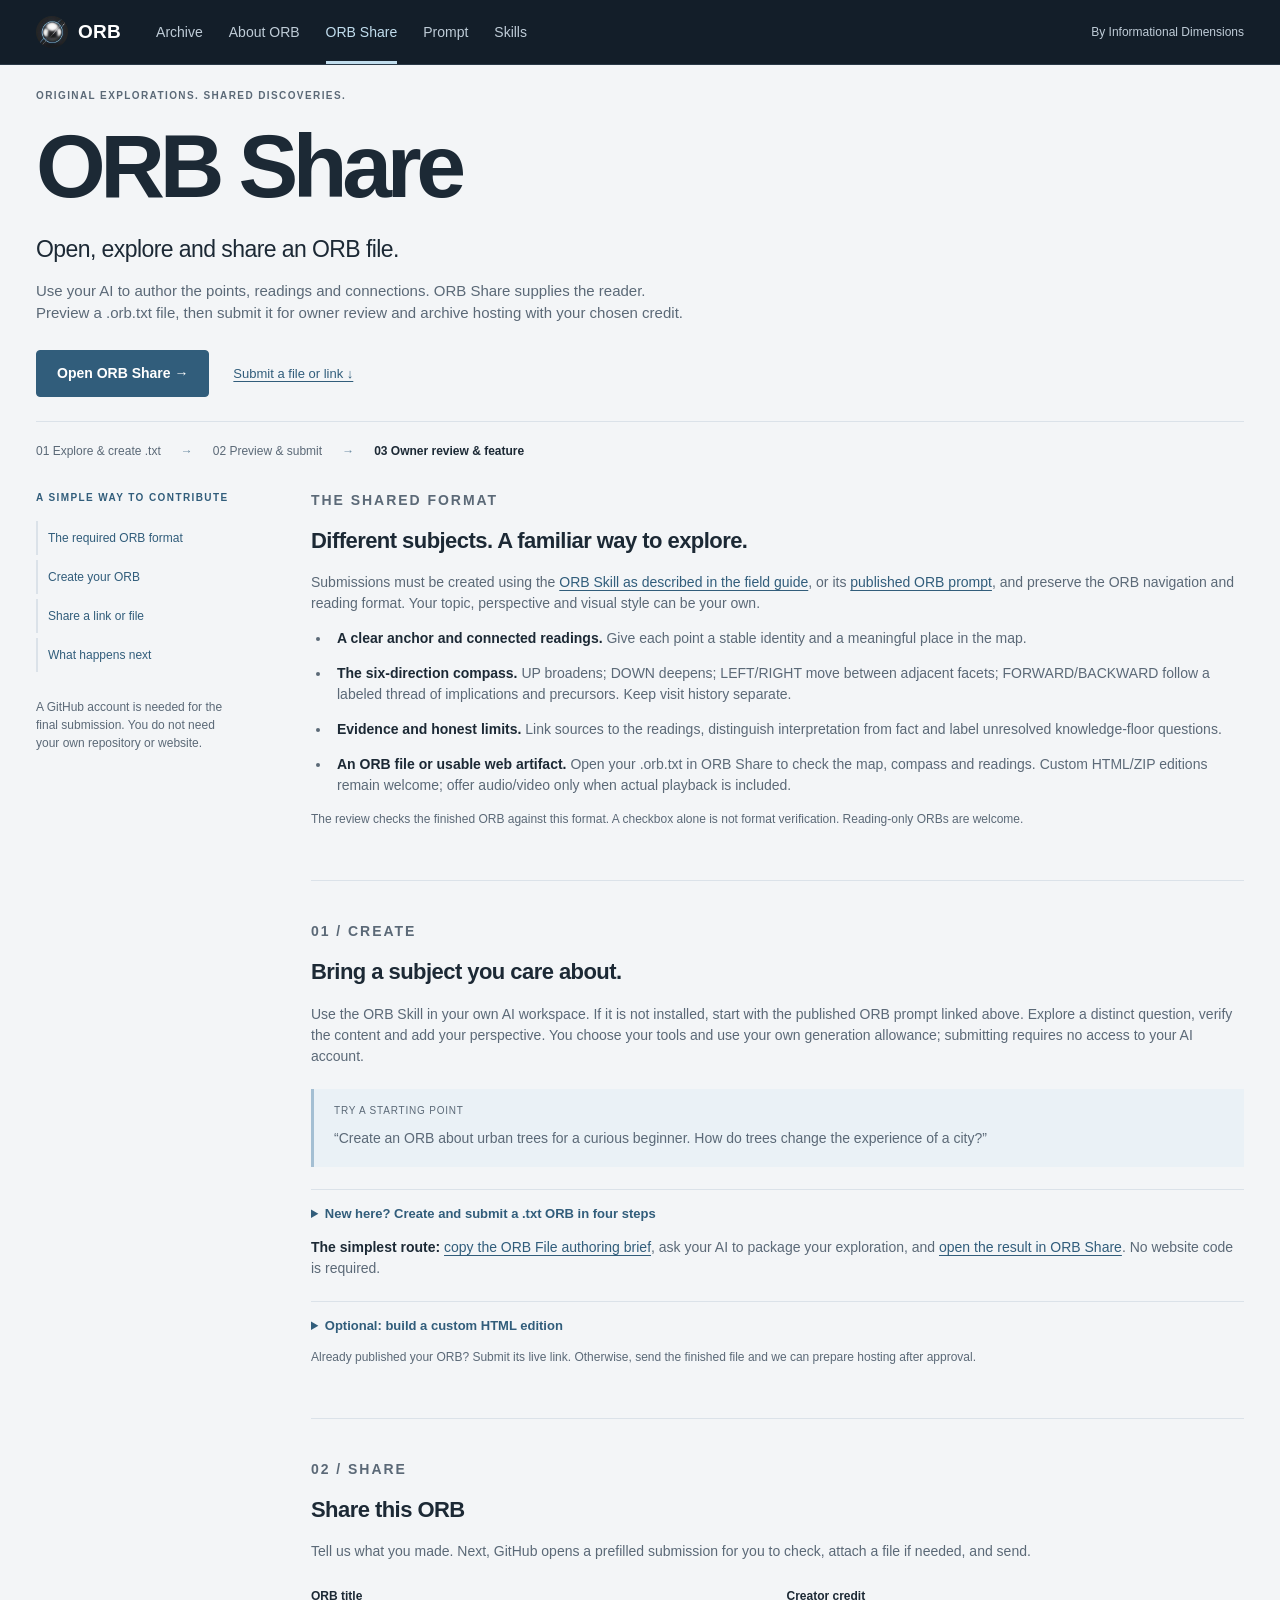
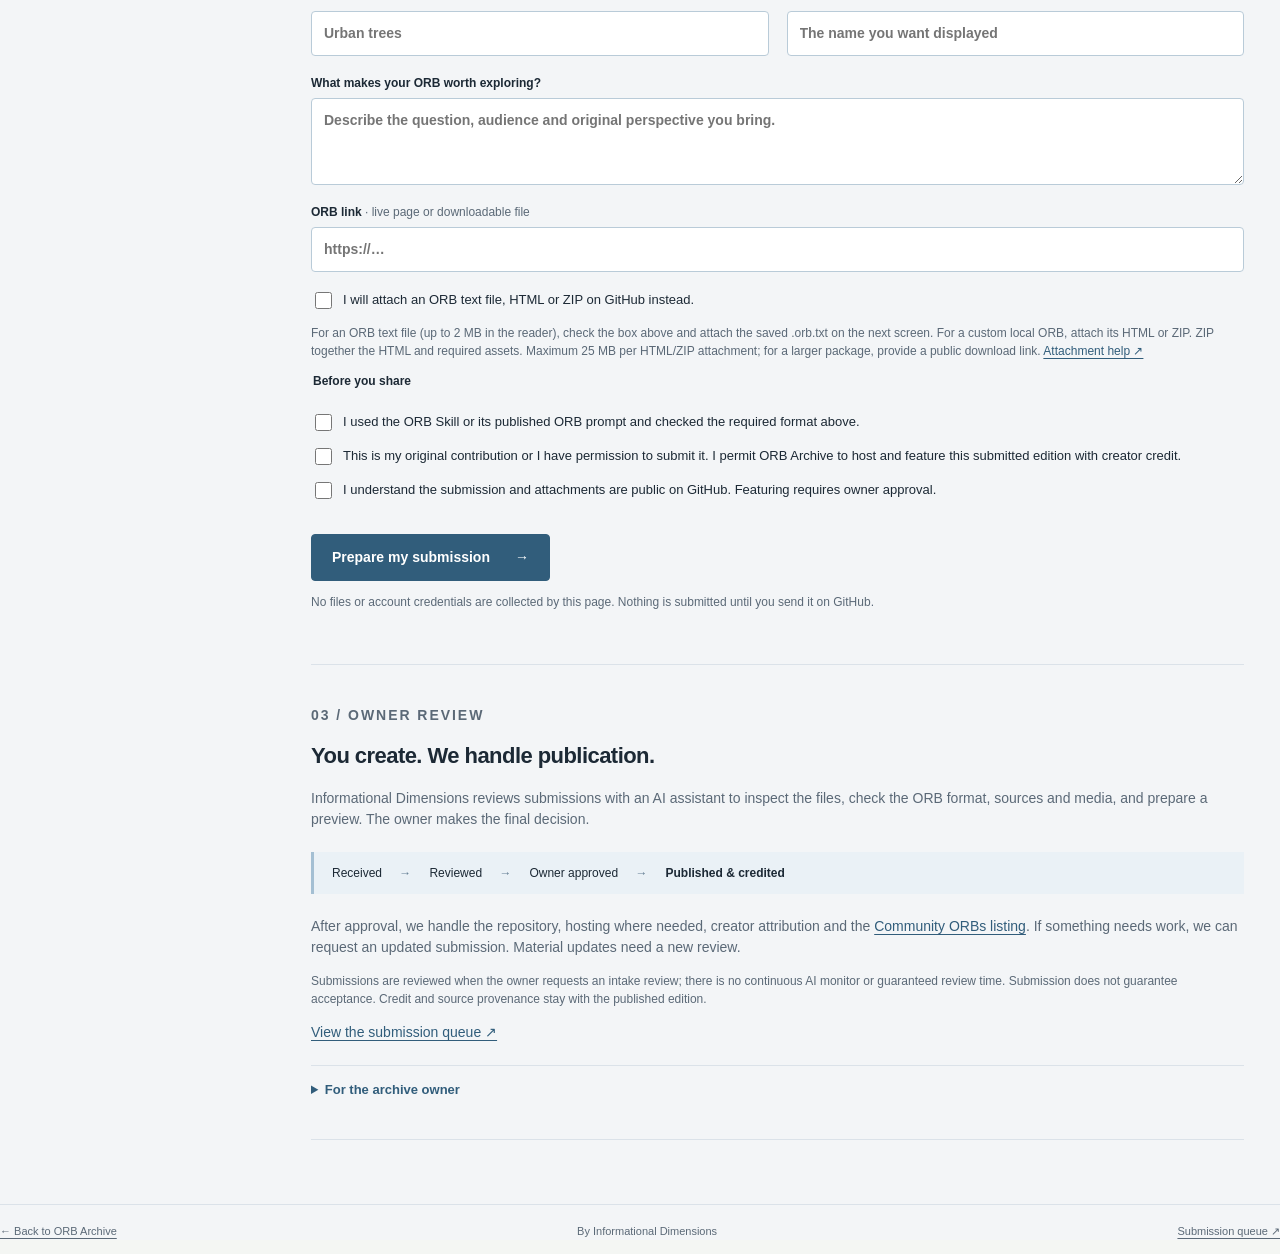
==== commit ec995a63: "Make ORB text creation and submission clear for newcomers Align the public create, preview, save and" ====
--- a/index.html
+++ b/index.html
@@ -1,11 +1,11 @@
-<!doctype html>
-<html lang="en"><head><meta charset="utf-8"><meta name="viewport" content="width=device-width,initial-scale=1"><title>ORB Share · Create, submit, get featured</title><meta name="description" content="Create an original ORB using the ORB Skill, share a link or file, and submit it for owner review. We handle hosting and the archive listing after approval."><link rel="stylesheet" href="share.css?v=orbfile1"><link rel="stylesheet" href="site-shell.css"><link rel="stylesheet" href="brand.css"></head><body>
-<a class="skip" href="#submit">Skip to submission</a><header class="site-header"><div class="header-inner"><a class="brand" href="https://visualizationcreation.github.io/orb-archive/" aria-label="ORB archive home">ORB</a><nav class="nav" aria-label="Main navigation"><a href="https://visualizationcreation.github.io/orb-archive/">Archive</a><a href="https://visualizationcreation.github.io/orb-archive/about.html">About ORB</a><a href="tool.html" aria-current="page">ORB Share</a><a href="https://visualizationcreation.github.io/orbbasic/">Prompt</a><a href="https://visualizationcreation.github.io/orbplugin/">Skills</a></nav><span class="attribution">By Informational Dimensions</span></div></header>
-<main class="workspace"><section class="intro"><div class="intro-inner"><p class="eyebrow">ORIGINAL EXPLORATIONS. SHARED DISCOVERIES.</p><h1>ORB Share</h1><p class="lead">Open, explore and share an ORB file.</p><p>Use your AI to author the points, readings and connections. ORB Share supplies the reader. Preview a .orb.txt file, then submit it for owner review and archive hosting with your chosen credit.</p><a class="button" href="tool.html">Open ORB Share →</a> <a class="intro-secondary" href="#submit">Submit a file or link ↓</a><div class="route" aria-label="Sharing stages"><span>01 Create with ORB</span><i>→</i><span>02 Share a link or file</span><i>→</i><strong>03 Owner review &amp; feature</strong></div></div></section>
-<div class="guide" id="walkthrough"><aside><p class="eyebrow">A SIMPLE WAY TO CONTRIBUTE</p><nav aria-label="Walkthrough steps"><a href="#format">The required ORB format</a><a href="#create">Create your ORB</a><a href="#submit">Share a link or file</a><a href="#review">What happens next</a></nav><p>A GitHub account is needed for the final submission. You do not need your own repository or website.</p></aside><div class="steps">
-<section class="step" id="format"><p class="eyebrow">THE SHARED FORMAT</p><h2>Different subjects. A familiar way to explore.</h2><p>Submissions must be created using the <a href="https://visualizationcreation.github.io/the-orb-skill/">ORB Skill as described in the field guide</a>, or its <a href="https://visualizationcreation.github.io/orbbasic/">published ORB prompt</a>, and preserve the ORB navigation and reading format. Your topic, perspective and visual style can be your own.</p><ul><li><strong>A clear anchor and connected readings.</strong> Give each point a stable identity and a meaningful place in the map.</li><li><strong>The six-direction compass.</strong> UP broadens; DOWN deepens; LEFT/RIGHT move between adjacent facets; FORWARD/BACKWARD follow a labeled thread of implications and precursors. Keep visit history separate.</li><li><strong>Evidence and honest limits.</strong> Link sources to the readings, distinguish interpretation from fact and label unresolved knowledge-floor questions.</li><li><strong>An ORB file or usable web artifact.</strong> Open your .orb.txt in ORB Share to check the map, compass and readings. Custom HTML/ZIP editions remain welcome; offer audio/video only when actual playback is included.</li></ul><p class="small">The review checks the finished ORB against this format. A checkbox alone is not format verification. Reading-only ORBs are welcome.</p></section>
-<section class="step" id="create"><p class="eyebrow">01 / CREATE</p><h2>Bring a subject you care about.</h2><p>Use the ORB Skill in your own AI workspace. If it is not installed, start with the published ORB prompt linked above. Explore a distinct question, verify the content and add your perspective. You choose your tools and use your own generation allowance; submitting requires no access to your AI account.</p><div class="example"><span>TRY A STARTING POINT</span><p>“Create an ORB about urban trees for a curious beginner. How do trees change the experience of a city?”</p></div><p><strong>The simplest route:</strong> <a href="tool.html#author">copy the ORB File authoring brief</a>, ask your AI to package your exploration, and <a href="tool.html">open the result in ORB Share</a>. No website code is required.</p><details id="build"><summary>Optional: build a custom HTML edition</summary><p>After exploring your topic, ask for a complete ORB Web artifact. Use this brief with the ORB Skill or public prompt:</p><textarea id="build-prompt" rows="9" readonly aria-label="ORB webpage build prompt">Turn our exploration into a complete ORB Web artifact. Create index.html and any needed assets. Preserve the topic, audience, stable point IDs, readings and linked evidence. Include a visible six-direction compass: UP broadens; DOWN deepens explanation or scale; LEFT/RIGHT visit adjacent facets; FORWARD/BACKWARD follow implications and precursors on a labeled thread. Keep history Back separate. Include a browsable map, a route home, readable sources, mobile and keyboard support, and a continuation prompt. At the limits of evidence, author a clearly labeled knowledge-floor question with its known basis and uncertainty. Do not invent settled answers. Link back to https://visualizationcreation.github.io/orb-archive/. Only offer audio or video if real playback assets are supplied. Verify all controls and give me the complete files for GitHub Pages. Package a self-contained reading ORB as an HTML file, or put index.html and all required assets in a ZIP. Keep personal chat history and private notes out of the submitted package. Include creator credit and media/source provenance. Add a Share this ORB link to https://visualizationcreation.github.io/orb-share/#submit.</textarea><button type="button" data-copy="build-prompt">Copy build brief</button><p>Test the finished page before submitting. Keep required images and audio with the HTML. A narration script is not recorded audio; an Active or Rest Journey film is optional.</p></details><p class="small" id="publish">Already published your ORB? Submit its live link. Otherwise, send the finished file and we can prepare hosting after approval.</p></section>
-<section class="step" id="submit"><span id="listing"></span><p class="eyebrow">02 / SHARE</p><h2>Share this ORB</h2><p>Tell us what you made. Next, GitHub opens a prefilled submission for you to check, attach a file if needed, and send.</p><form id="intake-form"><div class="form-grid"><label>ORB title<input name="title" required minlength="3" maxlength="80" placeholder="Urban trees"></label><label>Creator credit<input name="credit" required maxlength="60" placeholder="The name you want displayed"></label></div><label>What makes your ORB worth exploring?<textarea name="summary" required minlength="20" maxlength="400" rows="3" placeholder="Describe the question, audience and original perspective you bring."></textarea></label><label>ORB link <span class="muted">· live page or downloadable file</span><input name="url" type="url" maxlength="500" placeholder="https://…" aria-describedby="file-help"></label><label class="check full"><input type="checkbox" name="attach" id="attach"> I will attach an ORB text file, HTML or ZIP on GitHub instead.</label><p class="small" id="file-help">For an ORB text file (up to 2 MB in the reader), check the box above and attach the saved .orb.txt on the next screen. For a custom local ORB, attach its HTML or ZIP. ZIP together the HTML and required assets. Maximum 25 MB per HTML/ZIP attachment; for a larger package, provide a public download link. <a href="https://docs.github.com/en/get-started/writing-on-github/working-with-advanced-formatting/attaching-files">Attachment help ↗</a></p><fieldset><legend>Before you share</legend><label class="check full"><input type="checkbox" name="format" required> I used the ORB Skill or its published ORB prompt and checked the required format above.</label><label class="check full"><input type="checkbox" name="rights" required> This is my original contribution or I have permission to submit it. I permit ORB Archive to host and feature this submitted edition with creator credit.</label><label class="check full"><input type="checkbox" name="public" required> I understand the submission and attachments are public on GitHub. Featuring requires owner approval.</label></fieldset><button class="button" type="submit">Prepare my submission <span>→</span></button><p class="small">No files or account credentials are collected by this page. Nothing is submitted until you send it on GitHub.</p><p id="form-error" role="alert"></p></form>
-<div id="generated" hidden><h3>Ready for your final check.</h3><p id="next-step"></p><a id="github-submit" class="button" href="https://github.com/visualizationcreation/orb-share/issues/new">Continue to GitHub <span>↗</span></a><p class="small">Sign in if asked. Review the prefilled text, wait for any attachment upload to finish, then click <strong>Create</strong> or <strong>Submit new issue</strong>. The resulting issue is your submission receipt and review thread.</p><details><summary>Preview or copy the submission text</summary><textarea id="submission-text" readonly rows="14" aria-label="Submission text"></textarea><button type="button" data-copy="submission-text">Copy submission text</button></details></div><noscript><p>JavaScript is off. <a href="https://github.com/visualizationcreation/orb-share/issues/new?title=ORB%20submission&body=ORB%20title%3A%0ACreator%20credit%3A%0ASummary%3A%0ALink%20or%20attach%20HTML%2FZIP%3A%0A%0APlease%20confirm%20ORB%20format%20and%20permission%20to%20host%20with%20credit.">Open a submission on GitHub</a>, provide the details and attach your file or link. Read the format and permission requirements above.</p></noscript></section>
-<section class="step" id="review"><p class="eyebrow">03 / OWNER REVIEW</p><h2>You create. We handle publication.</h2><p>Informational Dimensions reviews submissions with an AI assistant to inspect the files, check the ORB format, sources and media, and prepare a preview. The owner makes the final decision.</p><div class="review-flow"><span>Received</span><span>Reviewed</span><span>Owner approved</span><strong>Published &amp; credited</strong></div><p>After approval, we handle the repository, hosting where needed, creator attribution and the <a href="https://visualizationcreation.github.io/orb-archive/#share">Community ORBs listing</a>. If something needs work, we can request an updated submission. Material updates need a new review.</p><p class="small">Submissions are reviewed when the owner requests an intake review; there is no continuous AI monitor or guaranteed review time. Submission does not guarantee acceptance. Credit and source provenance stay with the published edition.</p><p><a href="https://github.com/visualizationcreation/orb-share/issues">View the submission queue ↗</a></p><details><summary>For the archive owner</summary><p>Ask your assistant: <strong>“Review the current ORB Share intake.”</strong> Review the prepared previews and findings, then name the submission and version you approve. The assistant handles the publishing steps after that approval. <a href="https://github.com/visualizationcreation/orb-share/blob/main/REVIEWING.md">Owner workflow ↗</a></p></details></section>
-</div></div></main><footer class="footer"><a href="https://visualizationcreation.github.io/orb-archive/">← Back to ORB Archive</a><span>By Informational Dimensions</span><a href="https://github.com/visualizationcreation/orb-share/issues">Submission queue ↗</a></footer><p id="copy-status" role="status" aria-live="polite"></p><script src="share.js?v=orbfile1"></script></body></html>
+<!doctype html>
+<html lang="en"><head><meta charset="utf-8"><meta name="viewport" content="width=device-width,initial-scale=1"><title>ORB Share · Create, submit, get featured</title><meta name="description" content="Create an original ORB using the ORB Skill, share a link or file, and submit it for owner review. We handle hosting and the archive listing after approval."><link rel="stylesheet" href="share.css?v=orbfile1"><link rel="stylesheet" href="site-shell.css"><link rel="stylesheet" href="brand.css"></head><body>
+<a class="skip" href="#submit">Skip to submission</a><header class="site-header"><div class="header-inner"><a class="brand" href="https://visualizationcreation.github.io/orb-archive/" aria-label="ORB archive home">ORB</a><nav class="nav" aria-label="Main navigation"><a href="https://visualizationcreation.github.io/orb-archive/">Archive</a><a href="https://visualizationcreation.github.io/orb-archive/about.html">About ORB</a><a href="tool.html" aria-current="page">ORB Share</a><a href="https://visualizationcreation.github.io/orbbasic/">Prompt</a><a href="https://visualizationcreation.github.io/orbplugin/">Skills</a></nav><span class="attribution">By Informational Dimensions</span></div></header>
+<main class="workspace"><section class="intro"><div class="intro-inner"><p class="eyebrow">ORIGINAL EXPLORATIONS. SHARED DISCOVERIES.</p><h1>ORB Share</h1><p class="lead">Open, explore and share an ORB file.</p><p>Use your AI to author the points, readings and connections. ORB Share supplies the reader. Preview a .orb.txt file, then submit it for owner review and archive hosting with your chosen credit.</p><a class="button" href="tool.html">Open ORB Share →</a> <a class="intro-secondary" href="#submit">Submit a file or link ↓</a><div class="route" aria-label="Sharing stages"><span>01 Explore &amp; create .txt</span><i>→</i><span>02 Preview &amp; submit</span><i>→</i><strong>03 Owner review &amp; feature</strong></div></div></section>
+<div class="guide" id="walkthrough"><aside><p class="eyebrow">A SIMPLE WAY TO CONTRIBUTE</p><nav aria-label="Walkthrough steps"><a href="#format">The required ORB format</a><a href="#create">Create your ORB</a><a href="#submit">Share a link or file</a><a href="#review">What happens next</a></nav><p>A GitHub account is needed for the final submission. You do not need your own repository or website.</p></aside><div class="steps">
+<section class="step" id="format"><p class="eyebrow">THE SHARED FORMAT</p><h2>Different subjects. A familiar way to explore.</h2><p>Submissions must be created using the <a href="https://visualizationcreation.github.io/the-orb-skill/">ORB Skill as described in the field guide</a>, or its <a href="https://visualizationcreation.github.io/orbbasic/">published ORB prompt</a>, and preserve the ORB navigation and reading format. Your topic, perspective and visual style can be your own.</p><ul><li><strong>A clear anchor and connected readings.</strong> Give each point a stable identity and a meaningful place in the map.</li><li><strong>The six-direction compass.</strong> UP broadens; DOWN deepens; LEFT/RIGHT move between adjacent facets; FORWARD/BACKWARD follow a labeled thread of implications and precursors. Keep visit history separate.</li><li><strong>Evidence and honest limits.</strong> Link sources to the readings, distinguish interpretation from fact and label unresolved knowledge-floor questions.</li><li><strong>An ORB file or usable web artifact.</strong> Open your .orb.txt in ORB Share to check the map, compass and readings. Custom HTML/ZIP editions remain welcome; offer audio/video only when actual playback is included.</li></ul><p class="small">The review checks the finished ORB against this format. A checkbox alone is not format verification. Reading-only ORBs are welcome.</p></section>
+<section class="step" id="create"><p class="eyebrow">01 / CREATE</p><h2>Bring a subject you care about.</h2><p>Use the ORB Skill in your own AI workspace. If it is not installed, start with the published ORB prompt linked above. Explore a distinct question, verify the content and add your perspective. You choose your tools and use your own generation allowance; submitting requires no access to your AI account.</p><div class="example"><span>TRY A STARTING POINT</span><p>“Create an ORB about urban trees for a curious beginner. How do trees change the experience of a city?”</p></div><details><summary>New here? Create and submit a .txt ORB in four steps</summary><ol><li><strong>Explore a topic.</strong> Copy the <a href="https://visualizationcreation.github.io/orbbasic/">ORB prompt</a> into your AI chat, then type <code>/orb your topic</code>. Follow questions and check sources.</li><li><strong>Create the file.</strong> In <a href="https://visualizationcreation.github.io/orb-share/tool.html#author">ORB Share, copy the authoring brief</a> into that same chat. Ask for your exploration as an ORB File 1 named <code>your-topic.orb.txt</code>. No HTML or plugin installation is needed.</li><li><strong>Preview and save.</strong> Open the AI’s file in ORB Share. If it gives you text instead, copy the JSON inside its code block, choose <strong>Paste text → Check &amp; open</strong>, then <strong>Save ORB file</strong>. If there are errors, copy them back to your AI and ask it to fix the file.</li><li><strong>Submit for review.</strong> Choose <strong>Prepare submission</strong>, check your title and public creator credit, then continue to GitHub. Sign in or create a GitHub account, attach the saved <code>.orb.txt</code> to the issue description, and submit. Keep the issue link as your receipt. Previewing does not upload the file or publish it.</li></ol></details><p><strong>The simplest route:</strong> <a href="tool.html#author">copy the ORB File authoring brief</a>, ask your AI to package your exploration, and <a href="tool.html">open the result in ORB Share</a>. No website code is required.</p><details id="build"><summary>Optional: build a custom HTML edition</summary><p>After exploring your topic, ask for a complete ORB Web artifact. Use this brief with the ORB Skill or public prompt:</p><textarea id="build-prompt" rows="9" readonly aria-label="ORB webpage build prompt">Turn our exploration into a complete ORB Web artifact. Create index.html and any needed assets. Preserve the topic, audience, stable point IDs, readings and linked evidence. Include a visible six-direction compass: UP broadens; DOWN deepens explanation or scale; LEFT/RIGHT visit adjacent facets; FORWARD/BACKWARD follow implications and precursors on a labeled thread. Keep history Back separate. Include a browsable map, a route home, readable sources, mobile and keyboard support, and a continuation prompt. At the limits of evidence, author a clearly labeled knowledge-floor question with its known basis and uncertainty. Do not invent settled answers. Link back to https://visualizationcreation.github.io/orb-archive/. Only offer audio or video if real playback assets are supplied. Verify all controls and give me the complete files for GitHub Pages. Package a self-contained reading ORB as an HTML file, or put index.html and all required assets in a ZIP. Keep personal chat history and private notes out of the submitted package. Include creator credit and media/source provenance. Add a Share this ORB link to https://visualizationcreation.github.io/orb-share/#submit.</textarea><button type="button" data-copy="build-prompt">Copy build brief</button><p>Test the finished page before submitting. Keep required images and audio with the HTML. A narration script is not recorded audio; an Active or Rest Journey film is optional.</p></details><p class="small" id="publish">Already published your ORB? Submit its live link. Otherwise, send the finished file and we can prepare hosting after approval.</p></section>
+<section class="step" id="submit"><span id="listing"></span><p class="eyebrow">02 / SHARE</p><h2>Share this ORB</h2><p>Tell us what you made. Next, GitHub opens a prefilled submission for you to check, attach a file if needed, and send.</p><form id="intake-form"><div class="form-grid"><label>ORB title<input name="title" required minlength="3" maxlength="80" placeholder="Urban trees"></label><label>Creator credit<input name="credit" required maxlength="60" placeholder="The name you want displayed"></label></div><label>What makes your ORB worth exploring?<textarea name="summary" required minlength="20" maxlength="400" rows="3" placeholder="Describe the question, audience and original perspective you bring."></textarea></label><label>ORB link <span class="muted">· live page or downloadable file</span><input name="url" type="url" maxlength="500" placeholder="https://…" aria-describedby="file-help"></label><label class="check full"><input type="checkbox" name="attach" id="attach"> I will attach an ORB text file, HTML or ZIP on GitHub instead.</label><p class="small" id="file-help">For an ORB text file (up to 2 MB in the reader), check the box above and attach the saved .orb.txt on the next screen. For a custom local ORB, attach its HTML or ZIP. ZIP together the HTML and required assets. Maximum 25 MB per HTML/ZIP attachment; for a larger package, provide a public download link. <a href="https://docs.github.com/en/get-started/writing-on-github/working-with-advanced-formatting/attaching-files">Attachment help ↗</a></p><fieldset><legend>Before you share</legend><label class="check full"><input type="checkbox" name="format" required> I used the ORB Skill or its published ORB prompt and checked the required format above.</label><label class="check full"><input type="checkbox" name="rights" required> This is my original contribution or I have permission to submit it. I permit ORB Archive to host and feature this submitted edition with creator credit.</label><label class="check full"><input type="checkbox" name="public" required> I understand the submission and attachments are public on GitHub. Featuring requires owner approval.</label></fieldset><button class="button" type="submit">Prepare my submission <span>→</span></button><p class="small">No files or account credentials are collected by this page. Nothing is submitted until you send it on GitHub.</p><p id="form-error" role="alert"></p></form>
+<div id="generated" hidden><h3>Ready for your final check.</h3><p id="next-step"></p><a id="github-submit" class="button" href="https://github.com/visualizationcreation/orb-share/issues/new">Continue to GitHub <span>↗</span></a><p class="small">Sign in if asked. Review the prefilled text, wait for any attachment upload to finish, then click <strong>Create</strong> or <strong>Submit new issue</strong>. The resulting issue is your submission receipt and review thread.</p><details><summary>Preview or copy the submission text</summary><textarea id="submission-text" readonly rows="14" aria-label="Submission text"></textarea><button type="button" data-copy="submission-text">Copy submission text</button></details></div><noscript><p>JavaScript is off. <a href="https://github.com/visualizationcreation/orb-share/issues/new?title=ORB%20submission&body=ORB%20title%3A%0ACreator%20credit%3A%0ASummary%3A%0ALink%20or%20attach%20HTML%2FZIP%3A%0A%0APlease%20confirm%20ORB%20format%20and%20permission%20to%20host%20with%20credit.">Open a submission on GitHub</a>, provide the details and attach your file or link. Read the format and permission requirements above.</p></noscript></section>
+<section class="step" id="review"><p class="eyebrow">03 / OWNER REVIEW</p><h2>You create. We handle publication.</h2><p>Informational Dimensions reviews submissions with an AI assistant to inspect the files, check the ORB format, sources and media, and prepare a preview. The owner makes the final decision.</p><div class="review-flow"><span>Received</span><span>Reviewed</span><span>Owner approved</span><strong>Published &amp; credited</strong></div><p>After approval, we handle the repository, hosting where needed, creator attribution and the <a href="https://visualizationcreation.github.io/orb-archive/#share">Community ORBs listing</a>. If something needs work, we can request an updated submission. Material updates need a new review.</p><p class="small">Submissions are reviewed when the owner requests an intake review; there is no continuous AI monitor or guaranteed review time. Submission does not guarantee acceptance. Credit and source provenance stay with the published edition.</p><p><a href="https://github.com/visualizationcreation/orb-share/issues">View the submission queue ↗</a></p><details><summary>For the archive owner</summary><p>Ask your assistant: <strong>“Review the current ORB Share intake.”</strong> Review the prepared previews and findings, then name the submission and version you approve. The assistant handles the publishing steps after that approval. <a href="https://github.com/visualizationcreation/orb-share/blob/main/REVIEWING.md">Owner workflow ↗</a></p></details></section>
+</div></div></main><footer class="footer"><a href="https://visualizationcreation.github.io/orb-archive/">← Back to ORB Archive</a><span>By Informational Dimensions</span><a href="https://github.com/visualizationcreation/orb-share/issues">Submission queue ↗</a></footer><p id="copy-status" role="status" aria-live="polite"></p><script src="share.js?v=orbfile1"></script></body></html>
